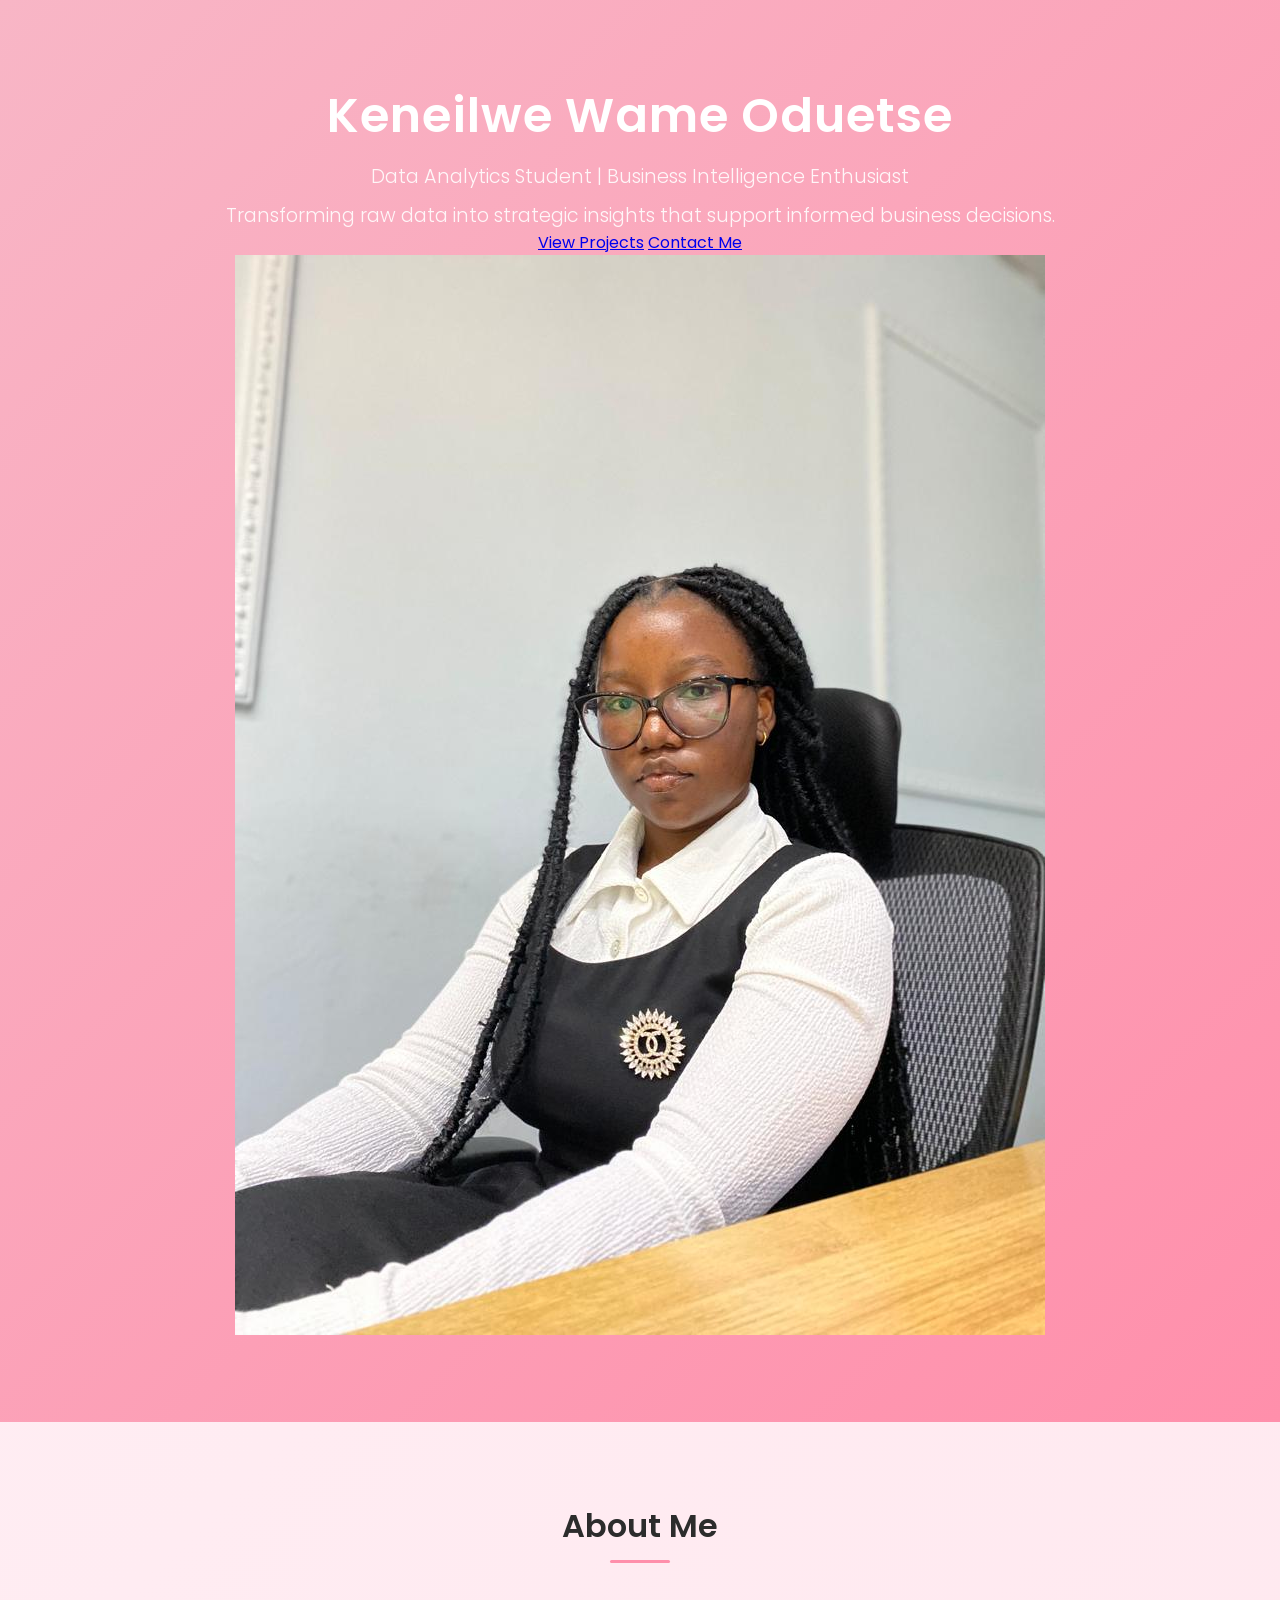
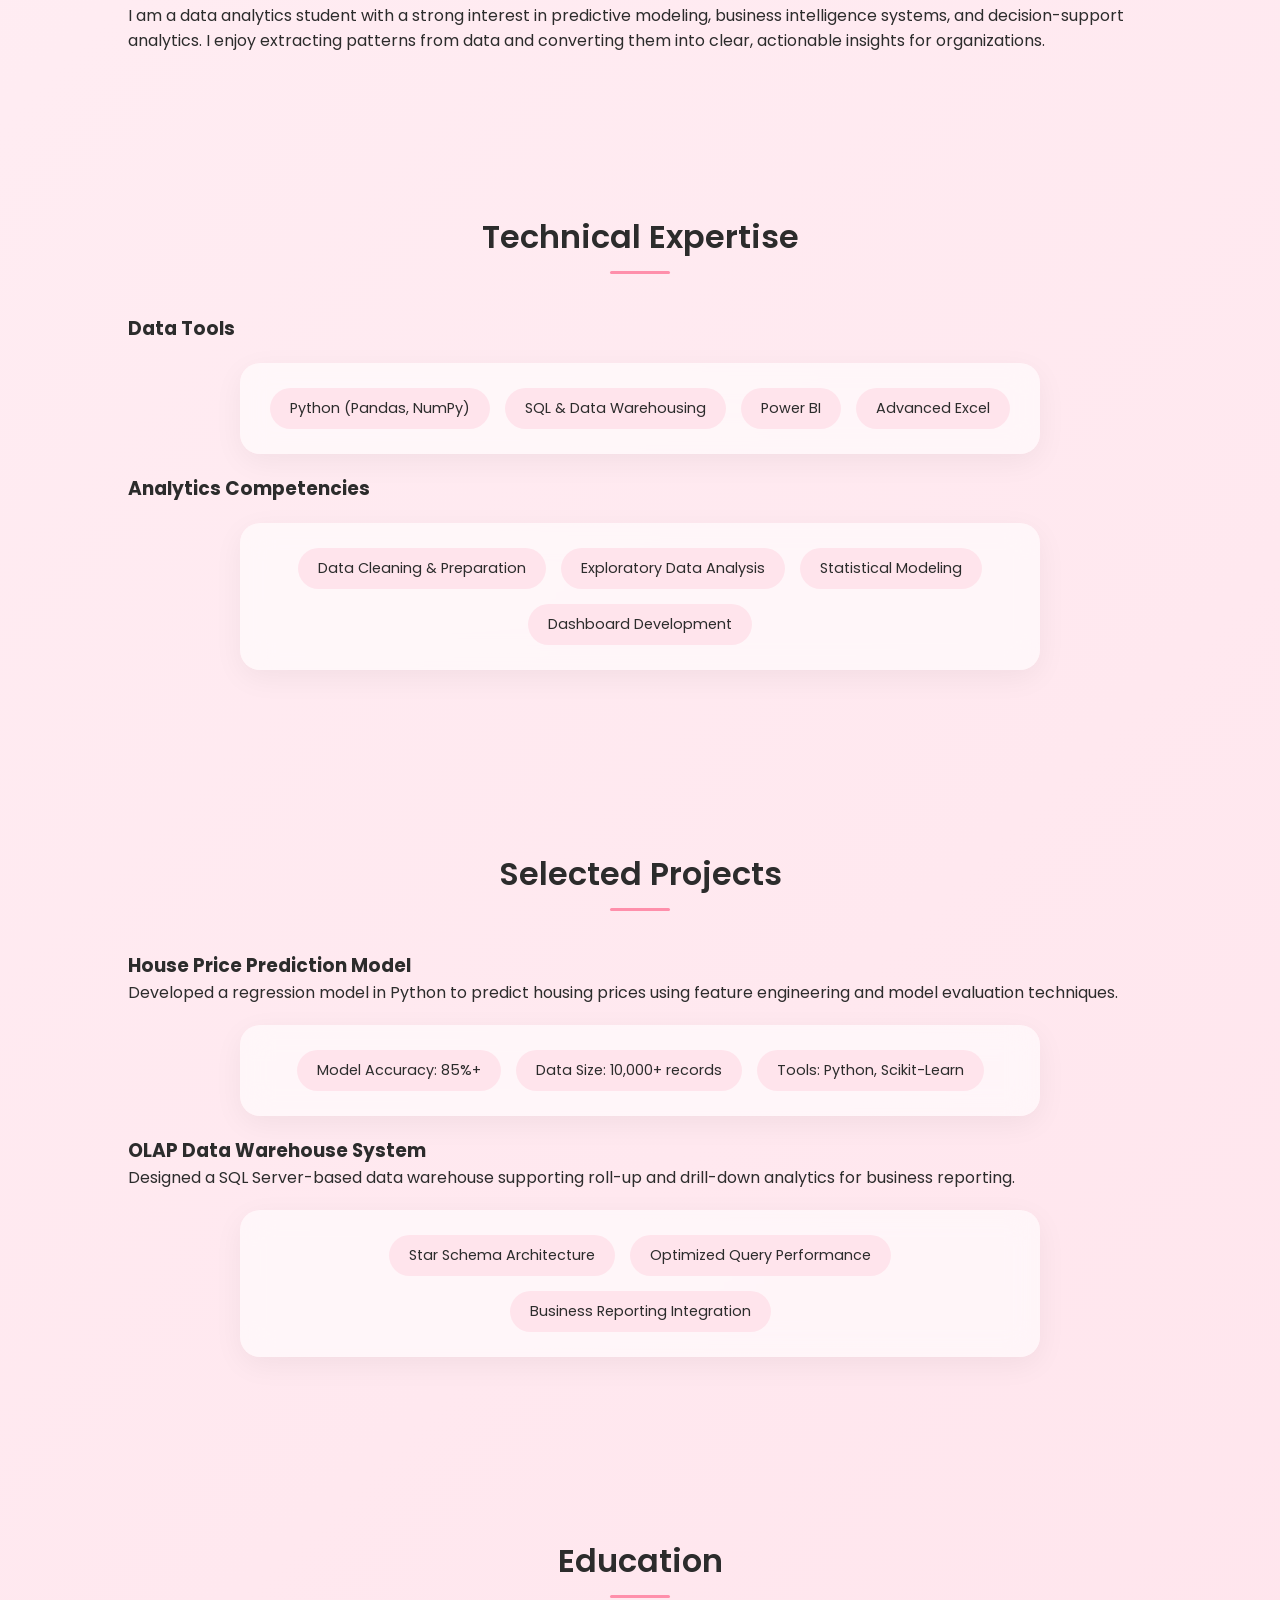
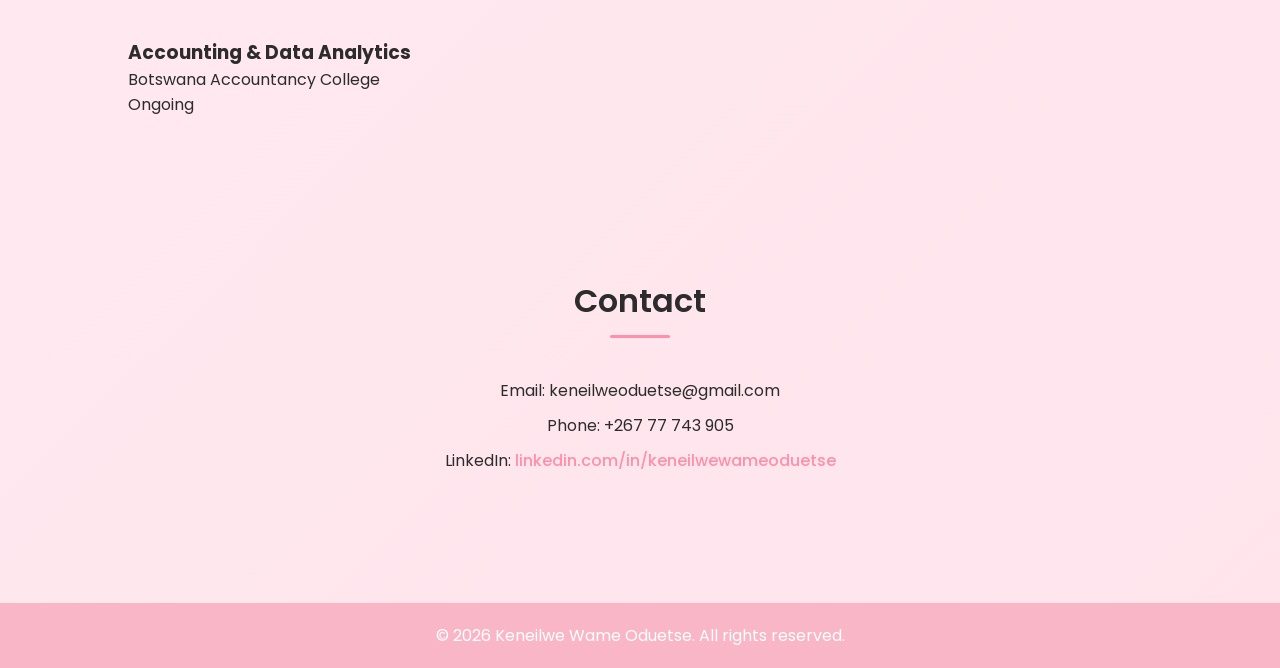
==== index.html @ a352fd78 "Update index.html" ====
<!DOCTYPE html>
<html lang="en">
<head>
    <meta charset="UTF-8">
    <title>Keneilwe | Data Analytics Portfolio</title>
    <meta name="viewport" content="width=device-width, initial-scale=1.0">

    <!-- Google Font -->
    <link href="https://fonts.googleapis.com/css2?family=Poppins:wght@300;400;600;700&display=swap" rel="stylesheet">

    <link rel="stylesheet" href="style.css">
</head>

<body>

<!-- ================= HERO ================= -->

<header class="hero">
    <div class="hero-content">
        <h1>Keneilwe Wame Oduetse</h1>
        <p class="hero-subtitle">
            Data Analytics Student | Business Intelligence Enthusiast
        </p>
        <p class="hero-description">
            Transforming raw data into strategic insights that support informed business decisions.
        </p>

        <div class="hero-buttons">
            <a href="#projects" class="btn-primary">View Projects</a>
            <a href="#contact" class="btn-secondary">Contact Me</a>
        </div>
    </div>

    <div class="hero-image">
        <img src="image.jpeg" alt="Keneilwe Profile Photo">
    </div>
</header>

<!-- ================= ABOUT ================= -->

<section id="about" class="section">
    <h2>About Me</h2>
    <p class="section-text">
        I am a data analytics student with a strong interest in predictive modeling,
        business intelligence systems, and decision-support analytics.
        I enjoy extracting patterns from data and converting them into
        clear, actionable insights for organizations.
    </p>
</section>

<!-- ================= SKILLS ================= -->

<section id="skills" class="section alt-bg">
    <h2>Technical Expertise</h2>

    <div class="skills-grid">

        <div class="skill-card">
            <h3>Data Tools</h3>
            <ul>
                <li>Python (Pandas, NumPy)</li>
                <li>SQL & Data Warehousing</li>
                <li>Power BI</li>
                <li>Advanced Excel</li>
            </ul>
        </div>

        <div class="skill-card">
            <h3>Analytics Competencies</h3>
            <ul>
                <li>Data Cleaning & Preparation</li>
                <li>Exploratory Data Analysis</li>
                <li>Statistical Modeling</li>
                <li>Dashboard Development</li>
            </ul>
        </div>

    </div>
</section>

<!-- ================= PROJECTS ================= -->

<section id="projects" class="section">
    <h2>Selected Projects</h2>

    <div class="projects-grid">

        <div class="project-card">
            <h3>House Price Prediction Model</h3>
            <p>
                Developed a regression model in Python to predict housing prices
                using feature engineering and model evaluation techniques.
            </p>
            <ul class="project-metrics">
                <li>Model Accuracy: 85%+</li>
                <li>Data Size: 10,000+ records</li>
                <li>Tools: Python, Scikit-Learn</li>
            </ul>
        </div>

        <div class="project-card">
            <h3>OLAP Data Warehouse System</h3>
            <p>
                Designed a SQL Server-based data warehouse supporting
                roll-up and drill-down analytics for business reporting.
            </p>
            <ul class="project-metrics">
                <li>Star Schema Architecture</li>
                <li>Optimized Query Performance</li>
                <li>Business Reporting Integration</li>
            </ul>
        </div>

    </div>
</section>

<!-- ================= EDUCATION ================= -->

<section id="education" class="section alt-bg">
    <h2>Education</h2>
    <div class="education-card">
        <h3>Accounting & Data Analytics</h3>
        <p>Botswana Accountancy College</p>
        <span>Ongoing</span>
    </div>
</section>

<!-- ================= CONTACT ================= -->

<section id="contact" class="section">
    <h2>Contact</h2>

    <div class="contact-info">
        <p>Email: keneilweoduetse@gmail.com</p>
        <p>Phone: +267 77 743 905</p>
        <p>
            LinkedIn:
            <a href="https://linkedin.com/in/keneilwewameoduetse" target="_blank">
                linkedin.com/in/keneilwewameoduetse
            </a>
        </p>
    </div>
</section>

<footer>
    <p>© 2026 Keneilwe Wame Oduetse. All rights reserved.</p>
</footer>

</body>
</html>
---- style.css ----
/* ==============================
   GLOBAL DESIGN SYSTEM
============================== */

:root {
    --primary: #f8b6c6;
    --primary-soft: #ffe4ec;
    --accent: #ff8fab;
    --dark: #2c2c2c;
    --glass: rgba(255, 255, 255, 0.6);
}

* {
    margin: 0;
    padding: 0;
    box-sizing: border-box;
}

body {
    font-family: 'Poppins', sans-serif;
    background: linear-gradient(135deg, #fff0f5, #ffe4ec);
    color: var(--dark);
    scroll-behavior: smooth;
}

/* ==============================
   HEADER (Hero Section)
============================== */

header {
    padding: 80px 20px;
    text-align: center;
    background: linear-gradient(135deg, var(--primary), var(--accent));
    color: white;
    position: relative;
    overflow: hidden;
}

header h1 {
    font-size: 3rem;
    font-weight: 600;
    letter-spacing: 1px;
}

header p {
    margin-top: 10px;
    font-weight: 300;
    font-size: 1.2rem;
    opacity: 0.9;
}

/* Navigation */

nav {
    margin-top: 20px;
}

nav a {
    color: white;
    text-decoration: none;
    margin: 0 15px;
    font-weight: 400;
    position: relative;
    transition: 0.3s ease;
}

nav a::after {
    content: "";
    position: absolute;
    width: 0%;
    height: 2px;
    bottom: -5px;
    left: 0;
    background-color: white;
    transition: 0.3s ease;
}

nav a:hover::after {
    width: 100%;
}

/* ==============================
   SECTIONS
============================== */

section {
    padding: 80px 10%;
    animation: fadeUp 1s ease;
}

h2 {
    text-align: center;
    margin-bottom: 40px;
    font-size: 2rem;
    font-weight: 600;
    position: relative;
}

h2::after {
    content: "";
    display: block;
    width: 60px;
    height: 3px;
    background: var(--accent);
    margin: 10px auto 0;
    border-radius: 10px;
}

/* ==============================
   PROFILE IMAGE
============================== */

.about-image {
    display: flex;
    justify-content: center;
    margin-top: 30px;
}

.about-image img {
    width: 220px;
    height: 220px;
    border-radius: 50%;
    object-fit: cover;
    border: 6px solid white;
    box-shadow: 0 15px 40px rgba(255, 143, 171, 0.4);
    transition: transform 0.4s ease, box-shadow 0.4s ease;
}

.about-image img:hover {
    transform: scale(1.08) rotate(2deg);
    box-shadow: 0 20px 60px rgba(255, 143, 171, 0.6);
}

/* ==============================
   GLASS CARDS
============================== */

article, ul {
    background: var(--glass);
    backdrop-filter: blur(15px);
    border-radius: 20px;
    padding: 25px;
    margin: 20px auto;
    max-width: 800px;
    box-shadow: 0 8px 30px rgba(0, 0, 0, 0.05);
    transition: transform 0.3s ease, box-shadow 0.3s ease;
}

article:hover,
ul:hover {
    transform: translateY(-8px);
    box-shadow: 0 15px 40px rgba(255, 143, 171, 0.2);
}

/* Skill List Styling */

ul {
    list-style: none;
    display: flex;
    flex-wrap: wrap;
    gap: 15px;
    justify-content: center;
}

li {
    background: var(--primary-soft);
    padding: 10px 20px;
    border-radius: 25px;
    font-size: 0.9rem;
    transition: 0.3s ease;
}

li:hover {
    background: var(--accent);
    color: white;
}

/* ==============================
   CONTACT
============================== */

#contact p {
    text-align: center;
    margin: 10px 0;
}

#contact a {
    color: var(--accent);
    text-decoration: none;
    font-weight: 500;
}

#contact a:hover {
    text-decoration: underline;
}

/* ==============================
   FOOTER
============================== */

footer {
    text-align: center;
    padding: 20px;
    background: var(--primary);
    color: white;
    margin-top: 40px;
}

/* ==============================
   ANIMATION
============================== */

@keyframes fadeUp {
    from {
        opacity: 0;
        transform: translateY(30px);
    }
    to {
        opacity: 1;
        transform: translateY(0);
    }
}
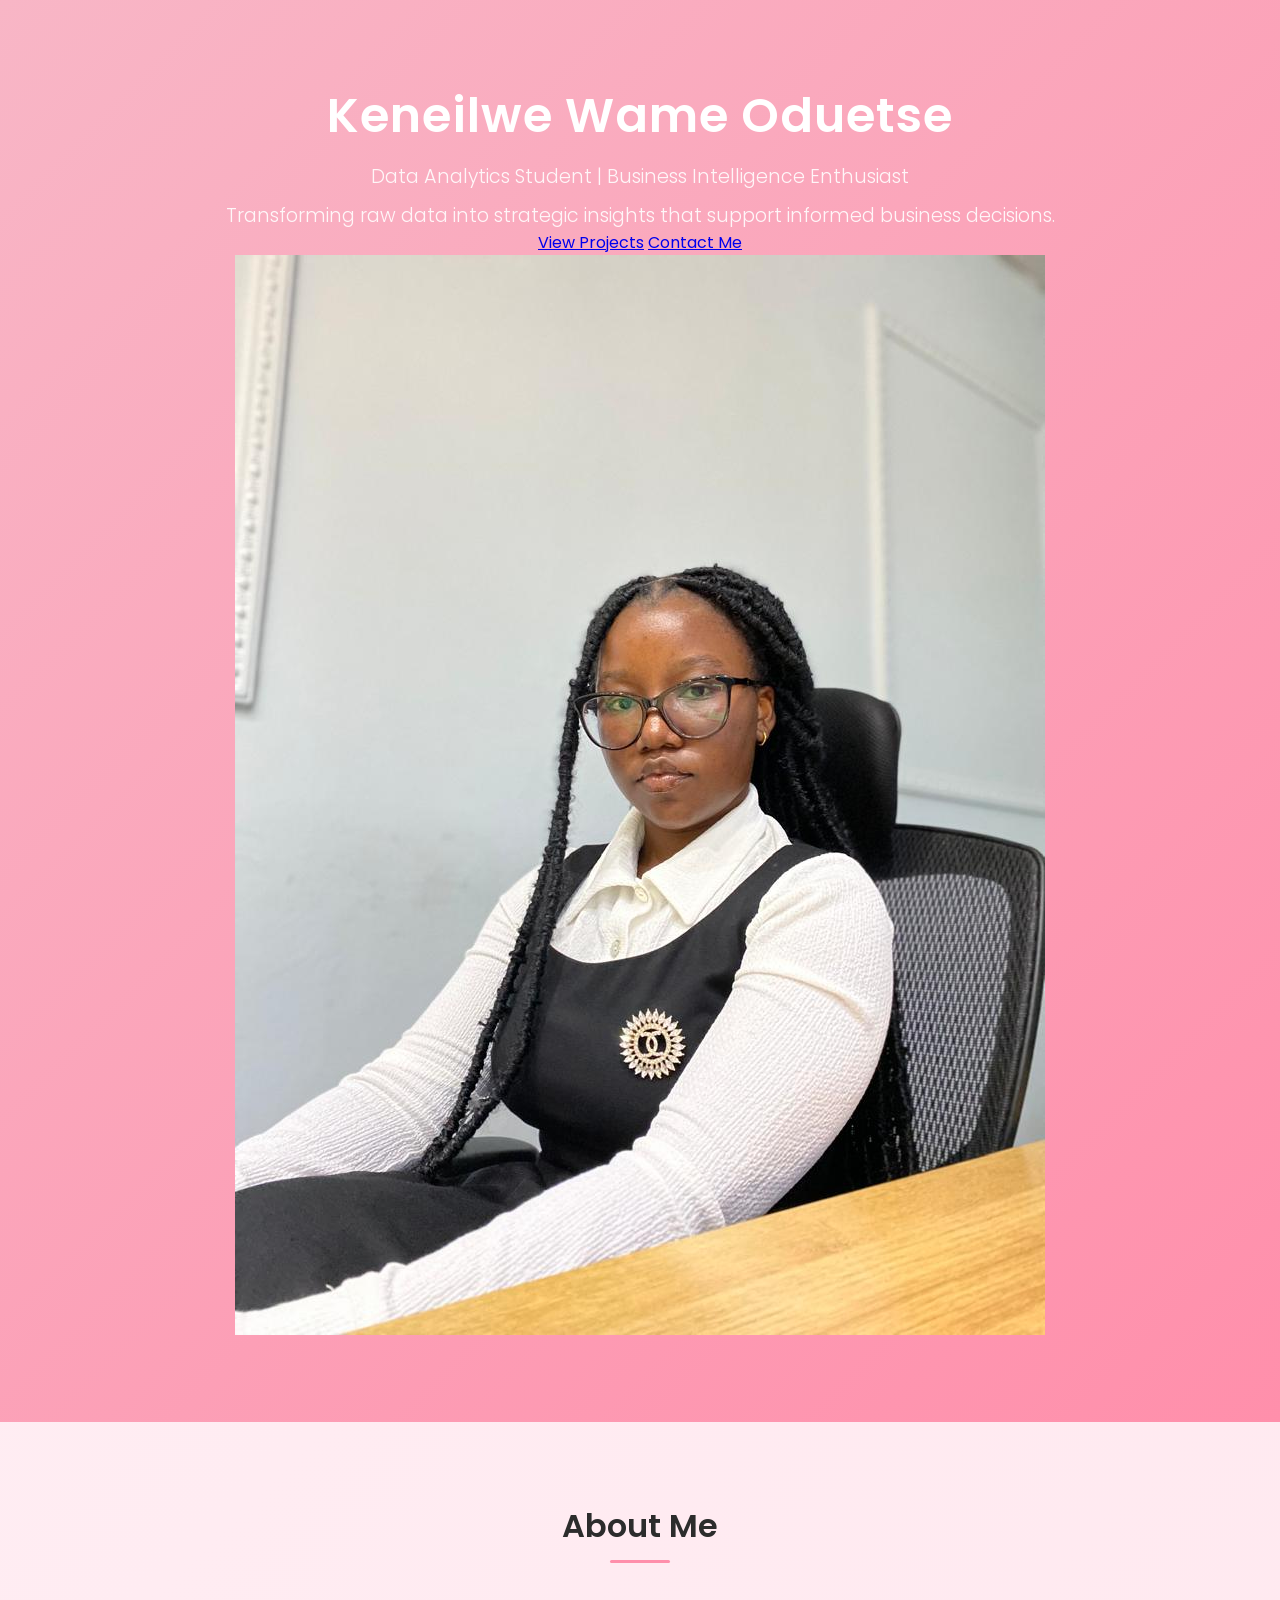
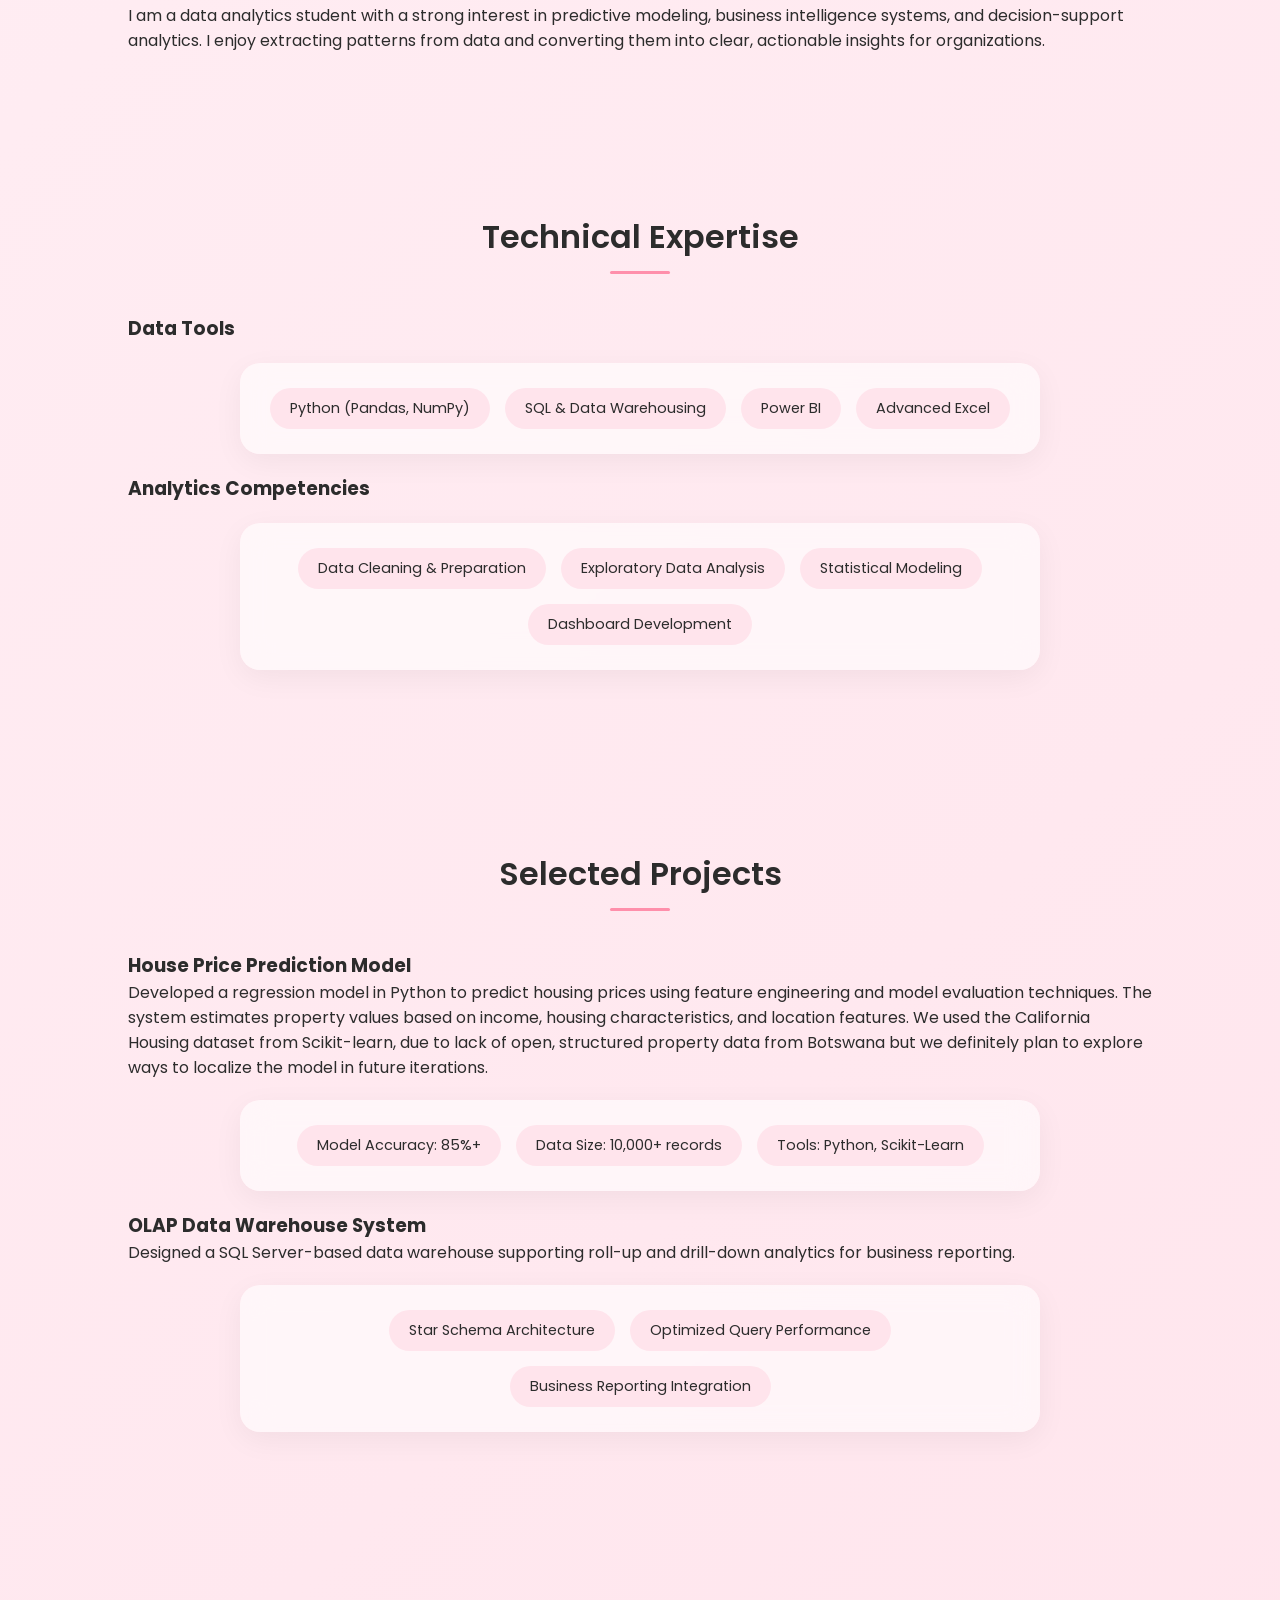
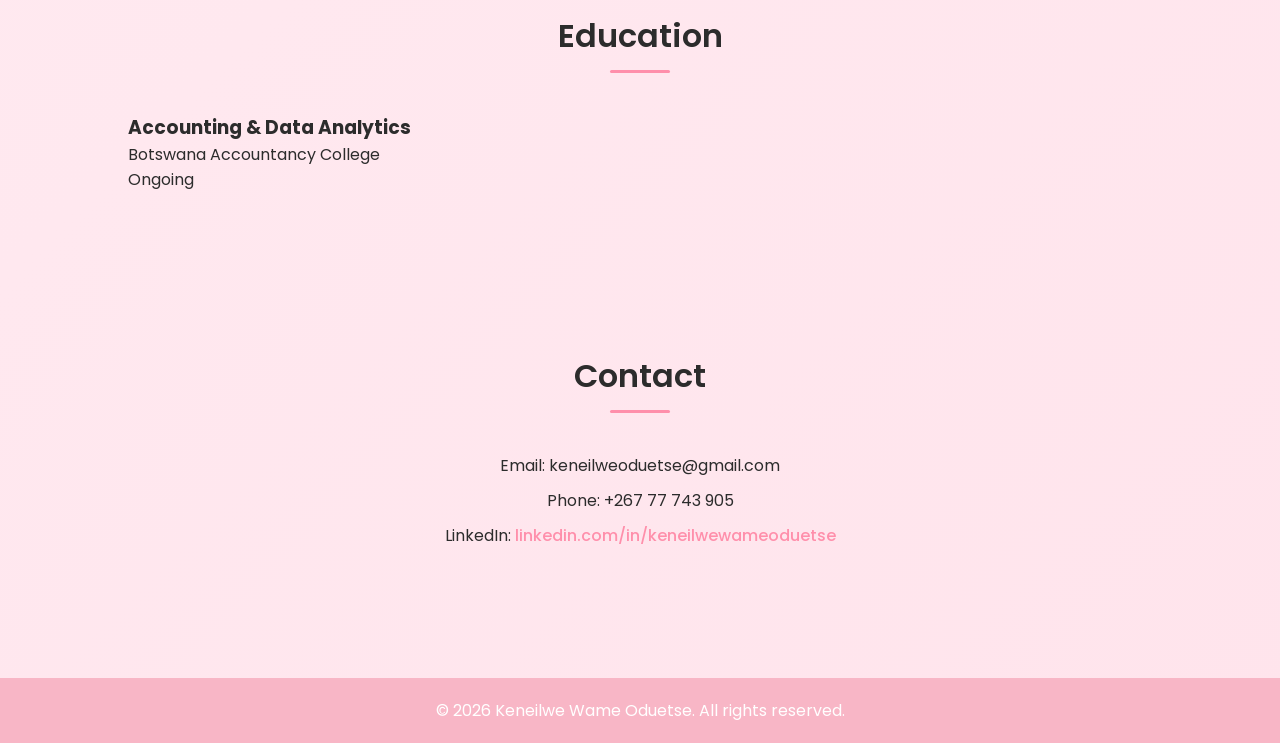
==== commit 35c37c24: "Update index.html" ====
--- a/index.html
+++ b/index.html
@@ -89,7 +89,7 @@
             <h3>House Price Prediction Model</h3>
             <p>
                 Developed a regression model in Python to predict housing prices
-                using feature engineering and model evaluation techniques.
+                using feature engineering and model evaluation techniques. The system estimates property values based on income, housing characteristics, and location features. We used the California Housing dataset from Scikit-learn, due to lack of open, structured property data from Botswana but we definitely plan to explore ways to localize the model in future iterations.
             </p>
             <ul class="project-metrics">
                 <li>Model Accuracy: 85%+</li>
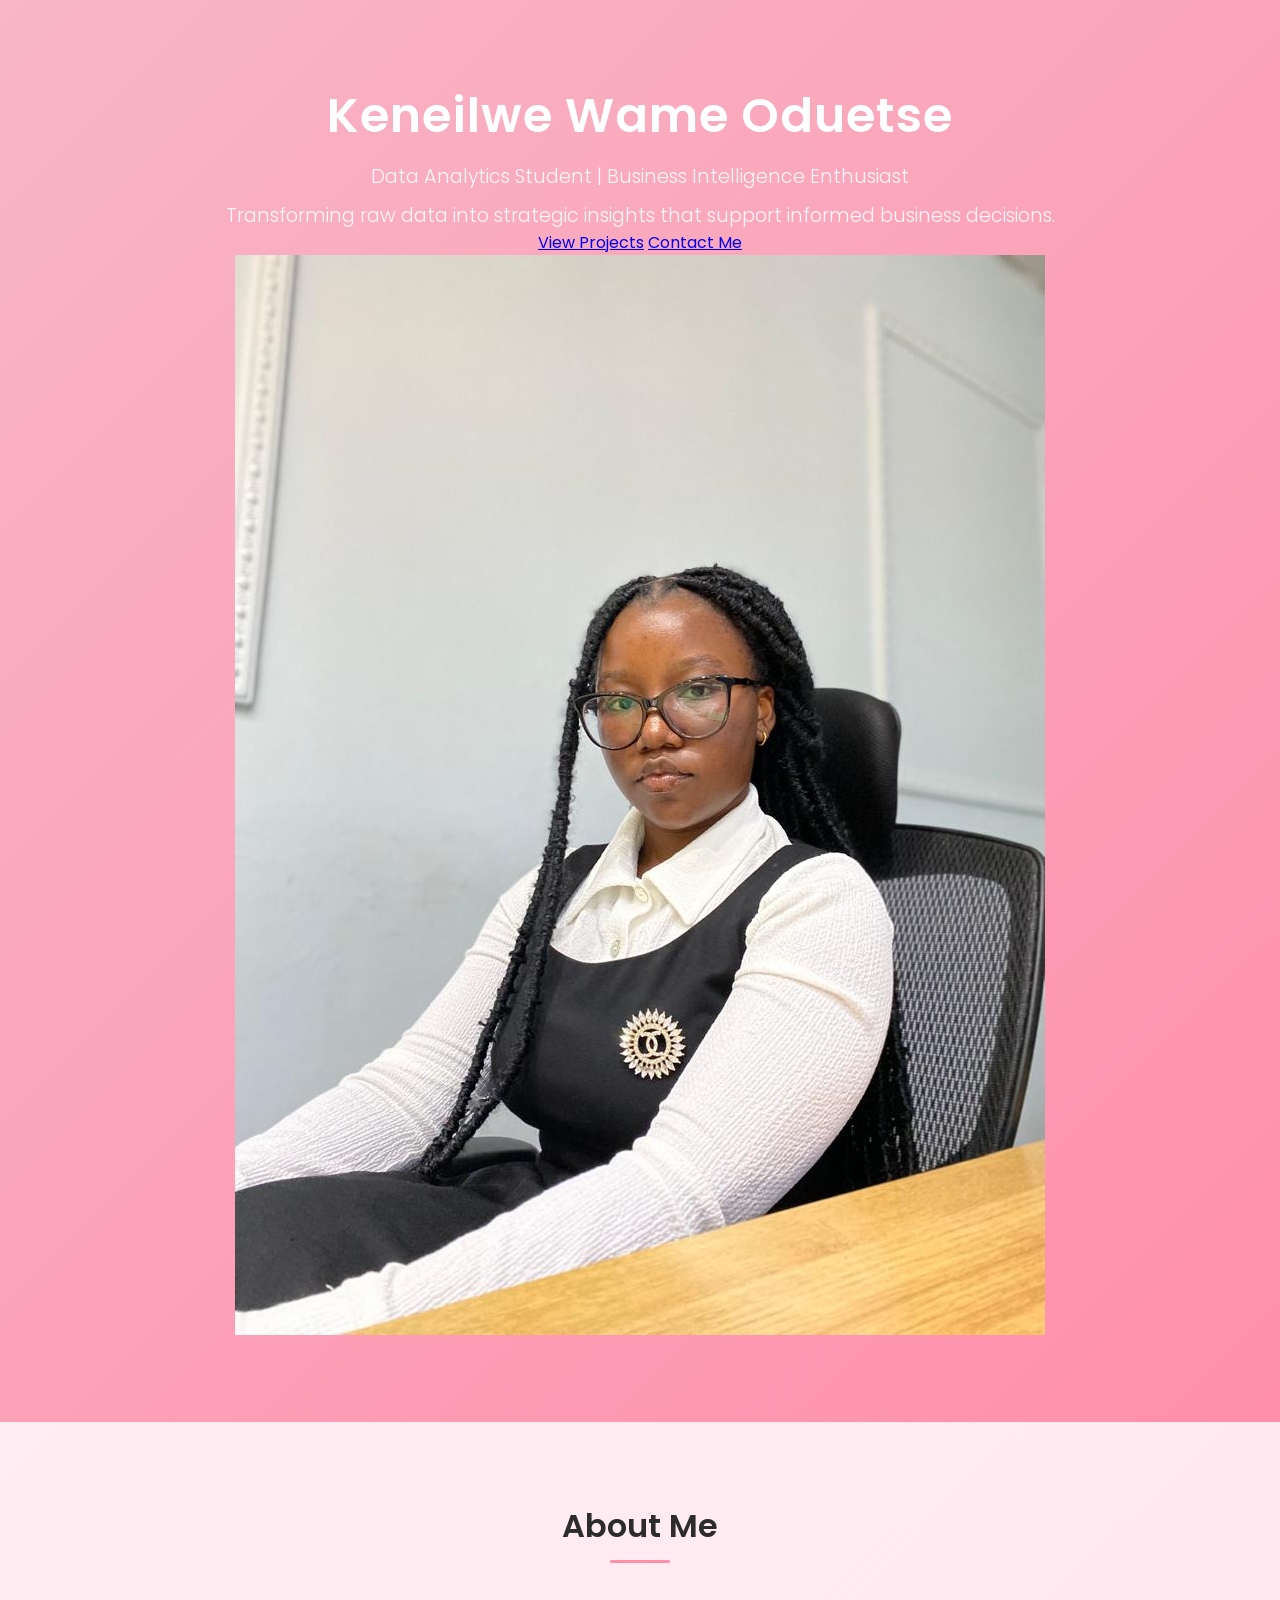
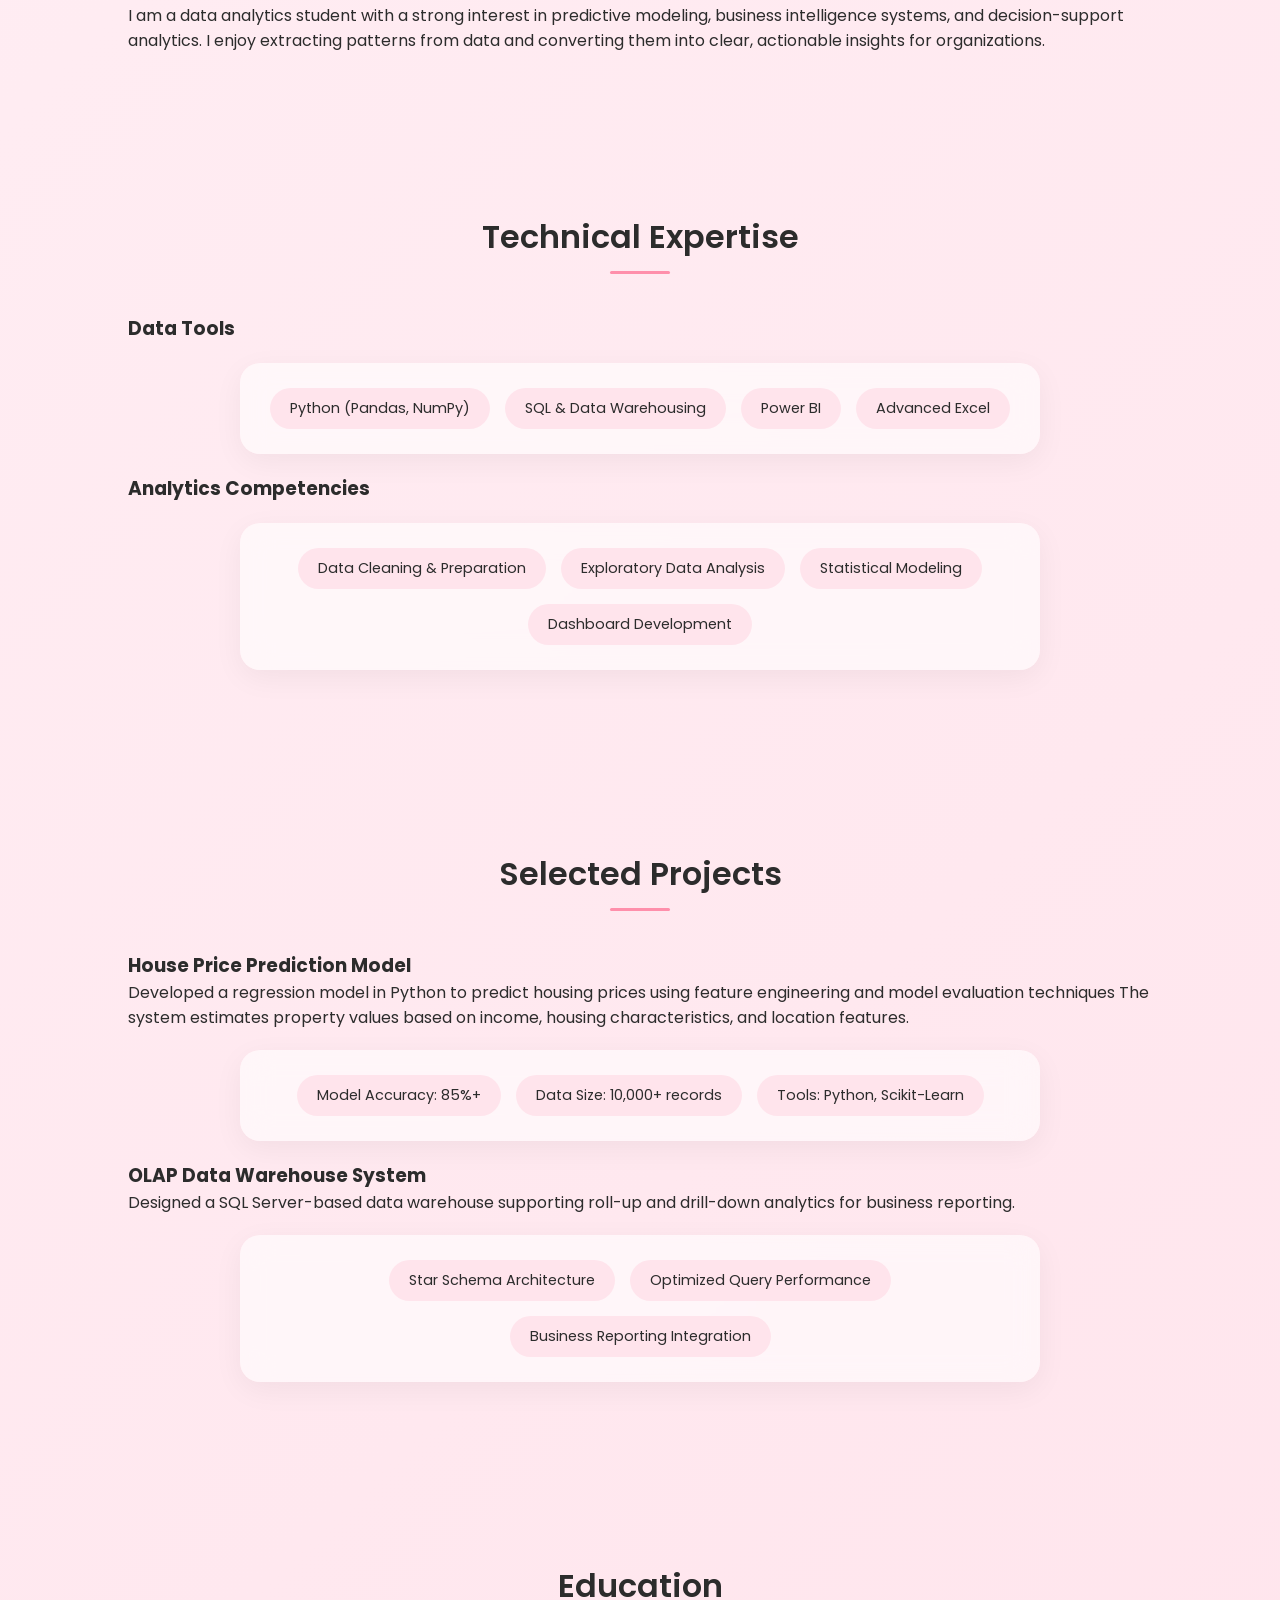
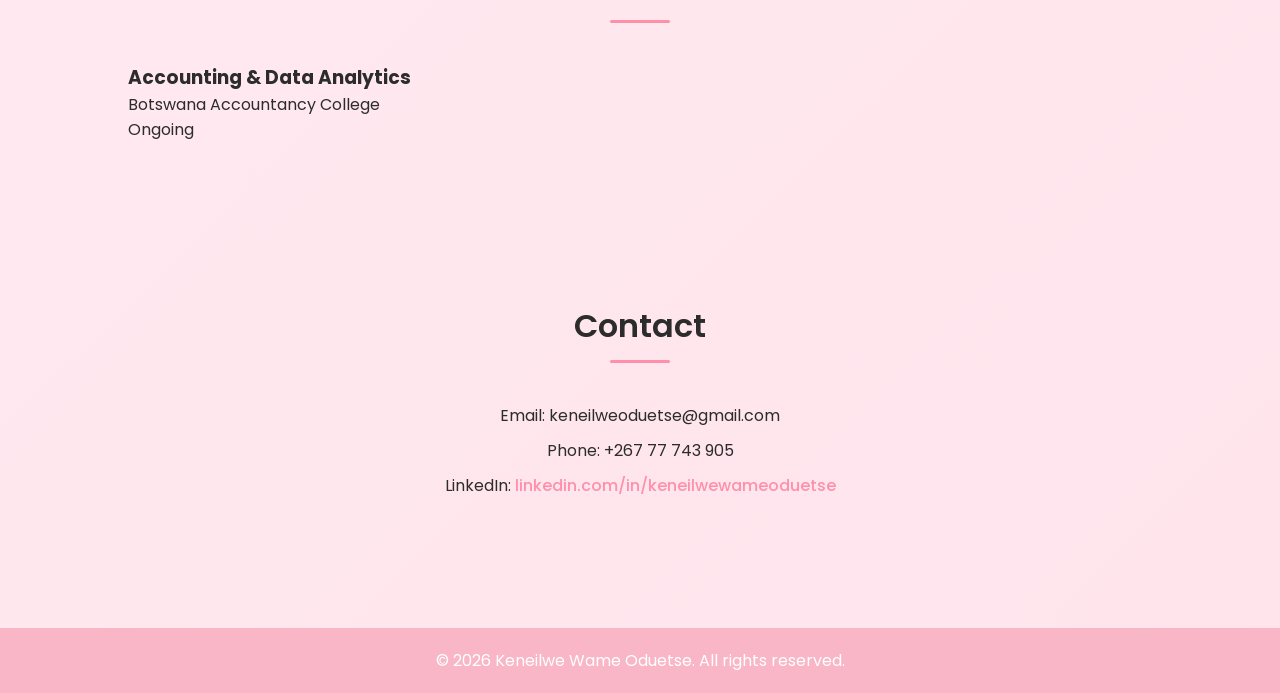
==== commit 91341e78: "Update index.html" ====
--- a/index.html
+++ b/index.html
@@ -89,7 +89,8 @@
             <h3>House Price Prediction Model</h3>
             <p>
                 Developed a regression model in Python to predict housing prices
-                using feature engineering and model evaluation techniques. The system estimates property values based on income, housing characteristics, and location features. We used the California Housing dataset from Scikit-learn, due to lack of open, structured property data from Botswana but we definitely plan to explore ways to localize the model in future iterations.
+                using feature engineering and model evaluation techniques
+                The system estimates property values based on income, housing characteristics, and location features.
             </p>
             <ul class="project-metrics">
                 <li>Model Accuracy: 85%+</li>
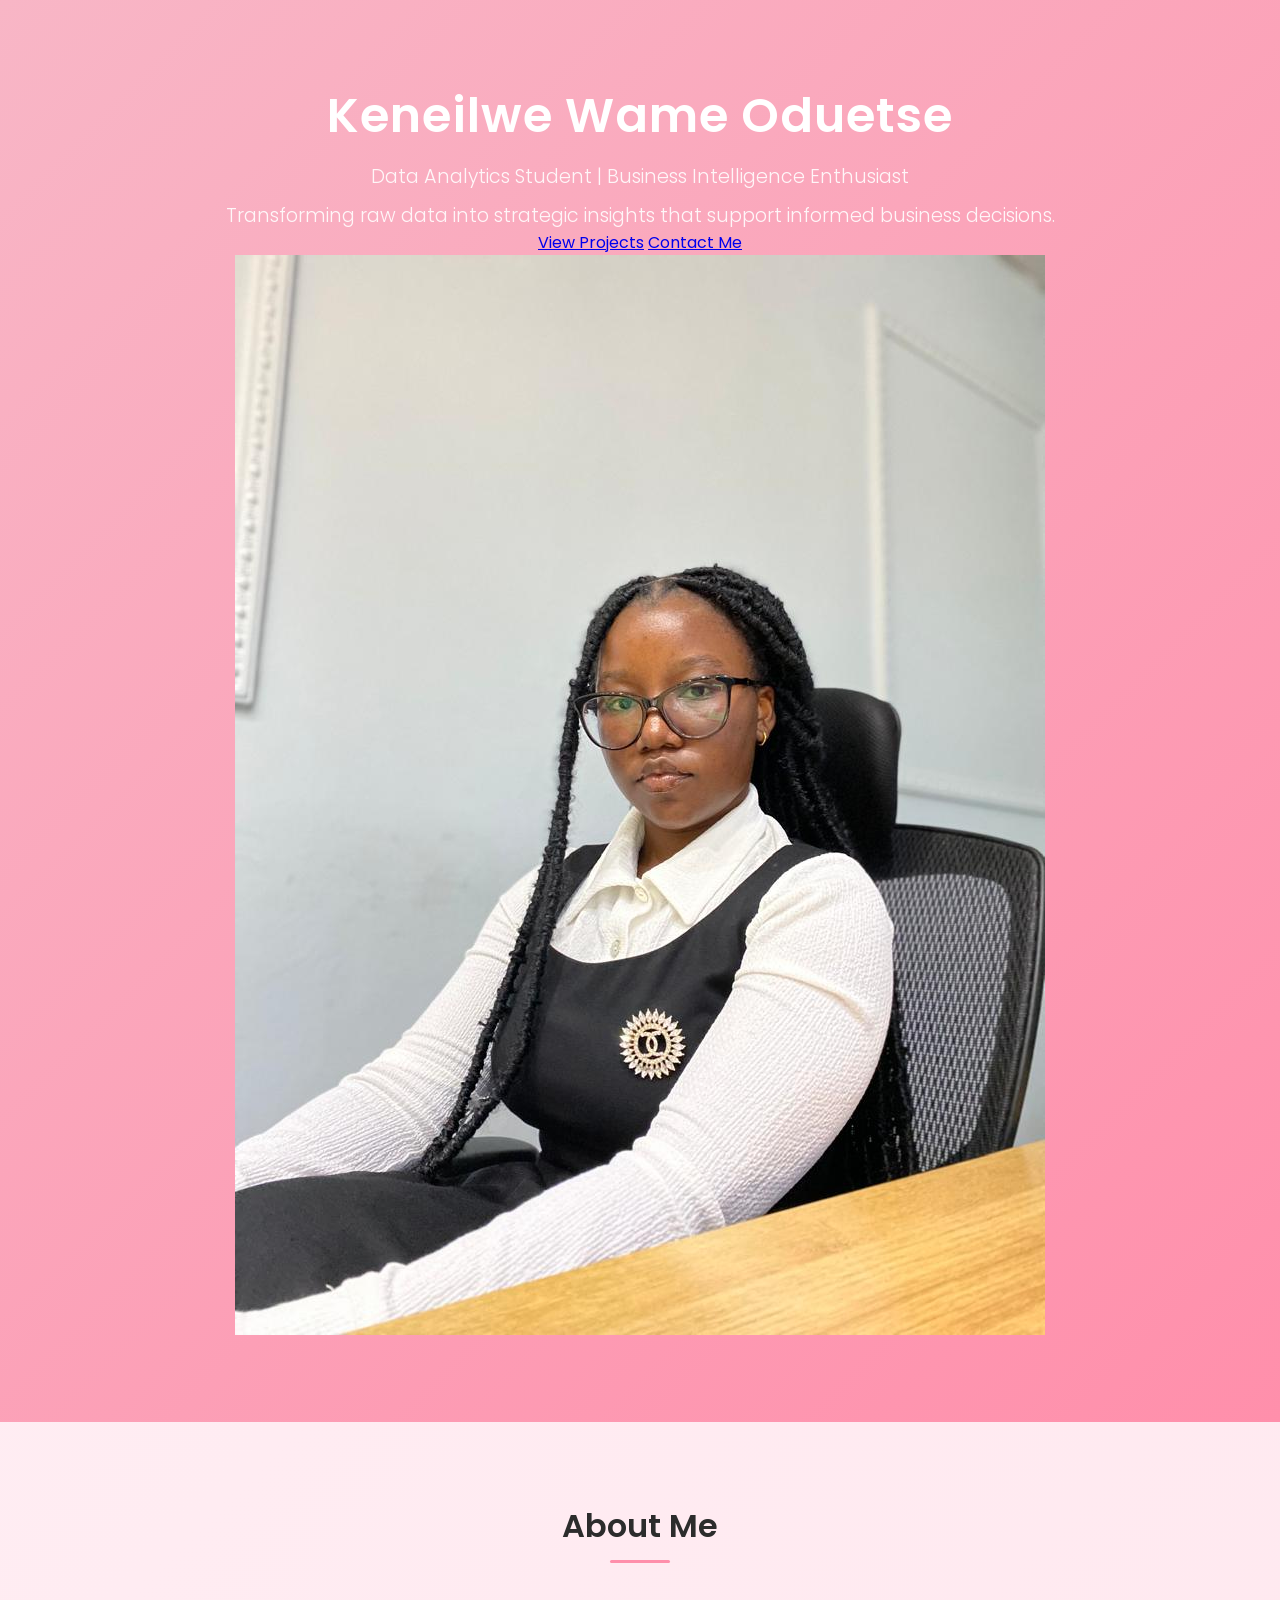
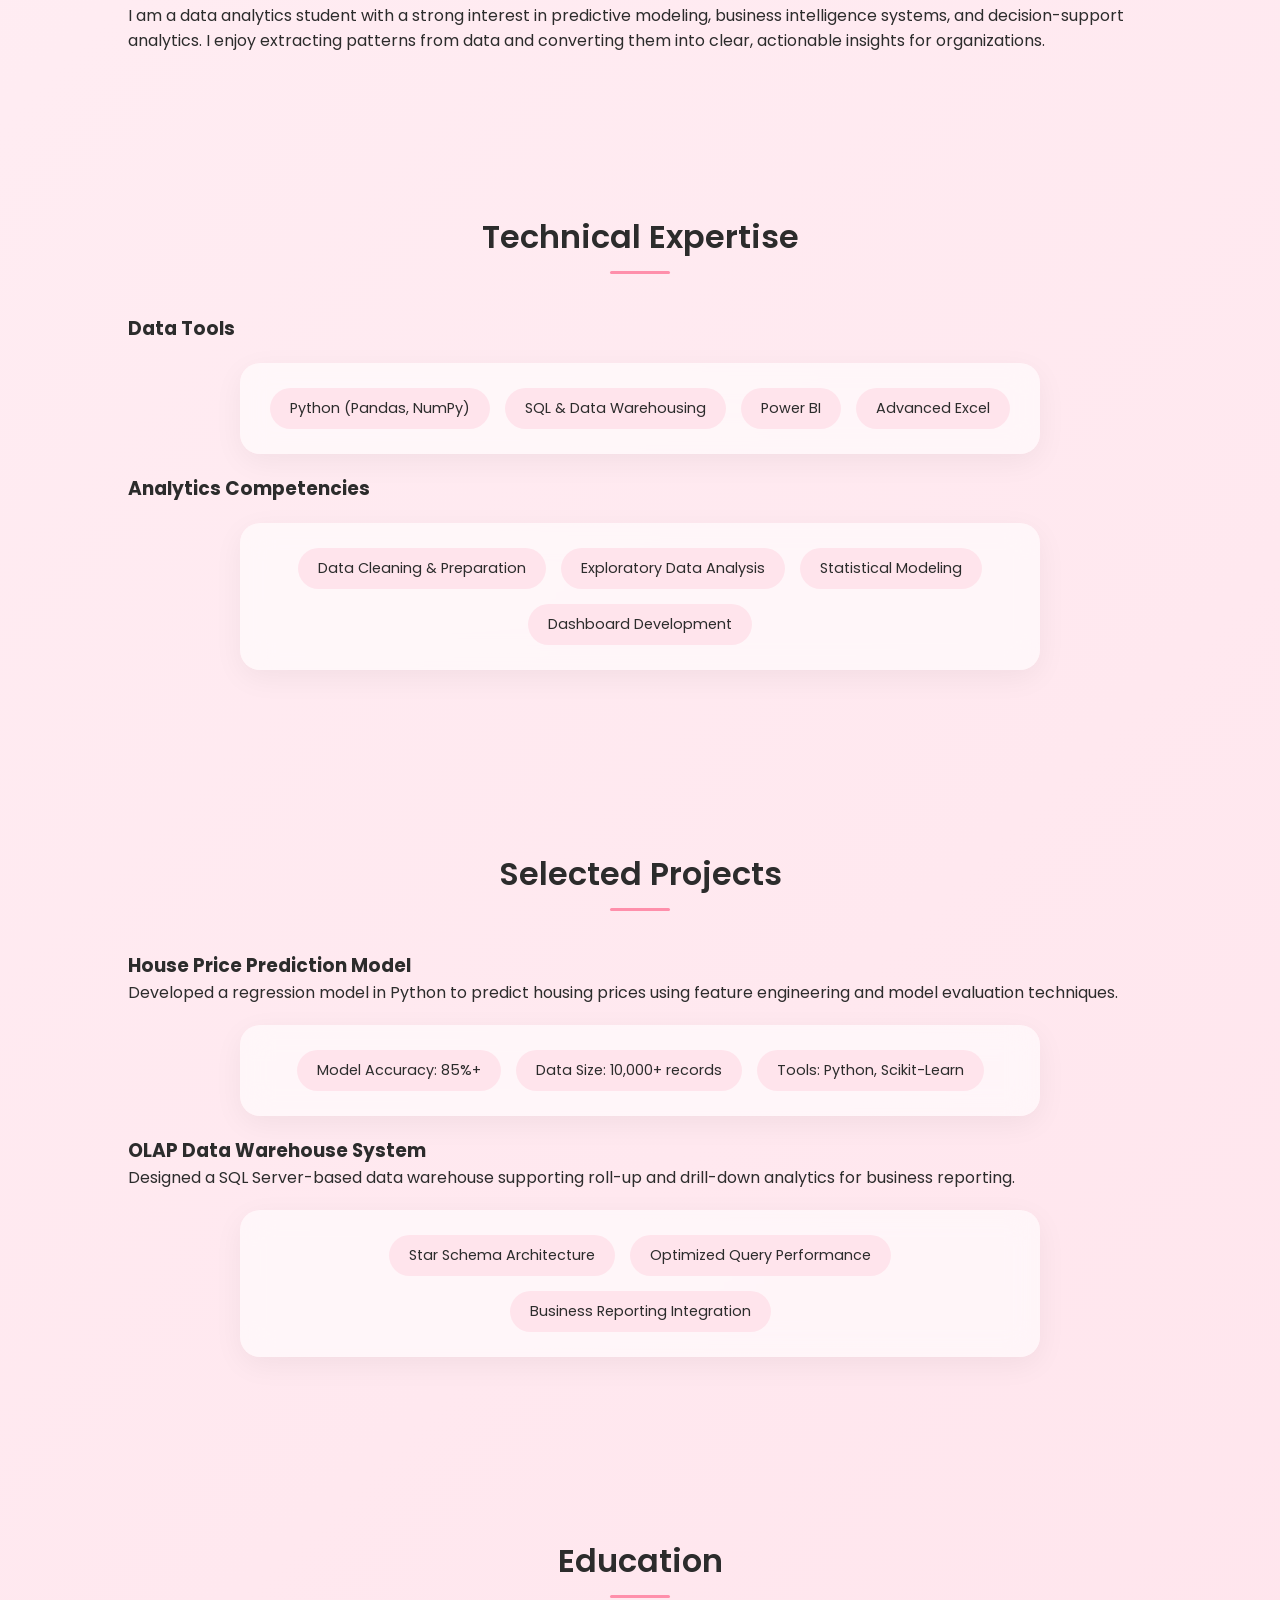
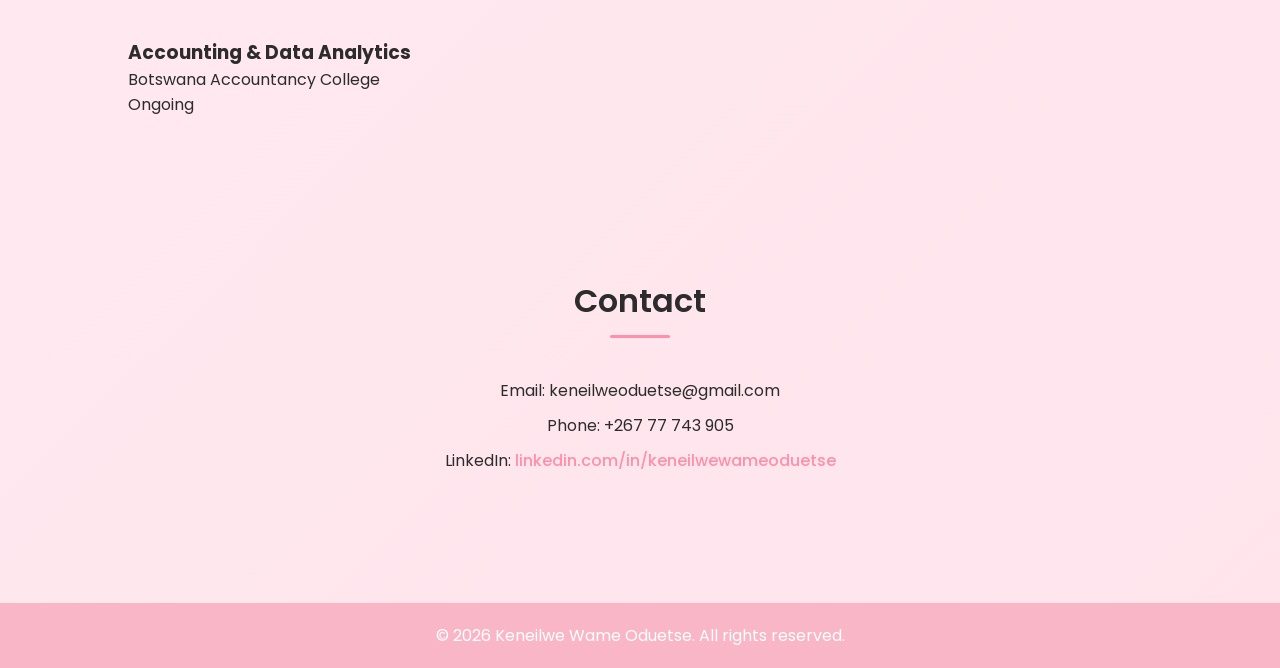
==== commit adce4fe9: "Update index.html" ====
--- a/index.html
+++ b/index.html
@@ -89,8 +89,7 @@
             <h3>House Price Prediction Model</h3>
             <p>
                 Developed a regression model in Python to predict housing prices
-                using feature engineering and model evaluation techniques
-                The system estimates property values based on income, housing characteristics, and location features.
+                using feature engineering and model evaluation techniques.
             </p>
             <ul class="project-metrics">
                 <li>Model Accuracy: 85%+</li>
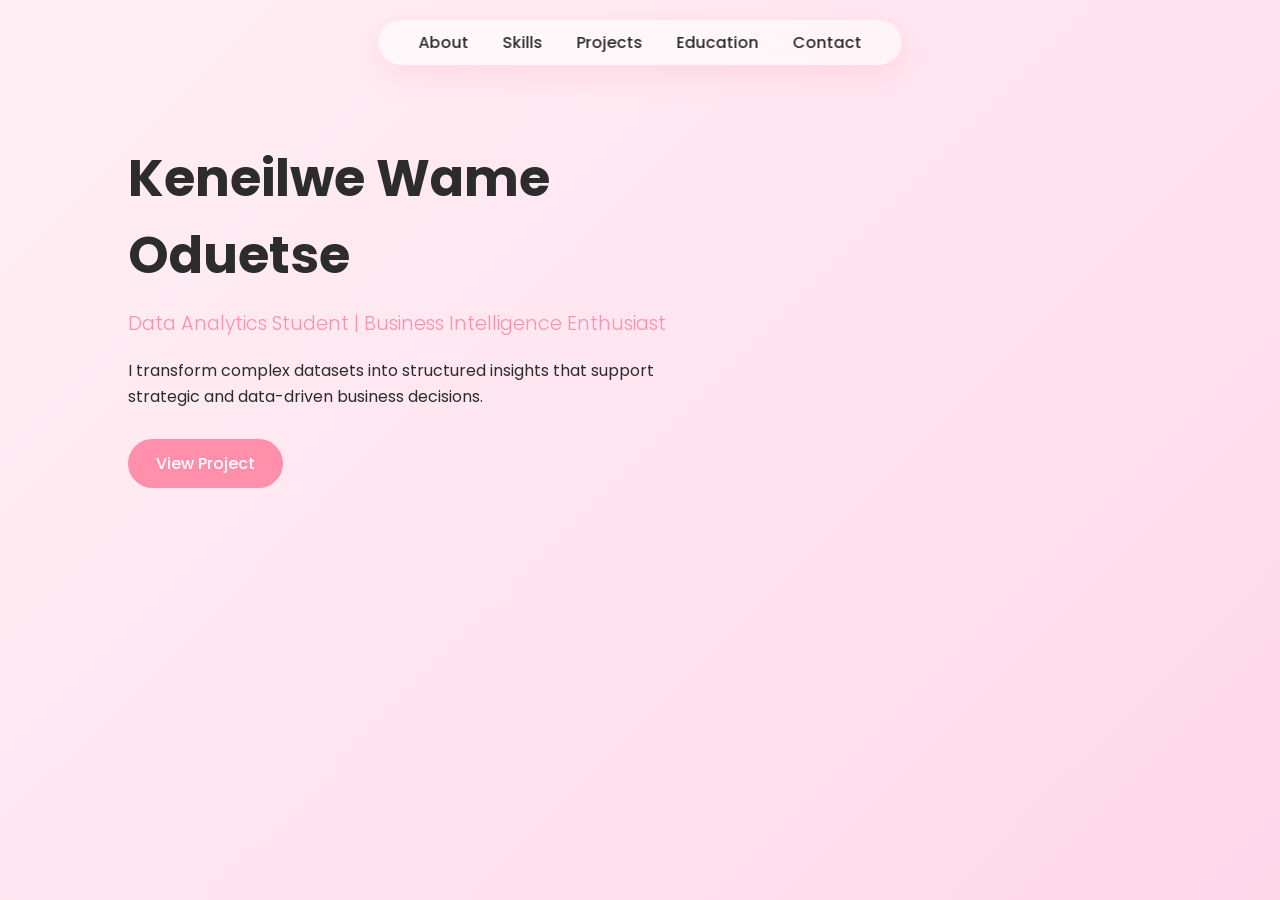
==== commit 5a5e3ed5: "Update index.html" ====
--- a/index.html
+++ b/index.html
@@ -13,138 +13,29 @@
 
 <body>
 
+<!-- ================= FLOATING NAV ================= -->
+
+<nav>
+    <a href="#about">About</a>
+    <a href="#skills">Skills</a>
+    <a href="#projects">Projects</a>
+    <a href="#education">Education</a>
+    <a href="#contact">Contact</a>
+</nav>
+
 <!-- ================= HERO ================= -->
 
 <header class="hero">
+
     <div class="hero-content">
         <h1>Keneilwe Wame Oduetse</h1>
         <p class="hero-subtitle">
             Data Analytics Student | Business Intelligence Enthusiast
         </p>
+
         <p class="hero-description">
-            Transforming raw data into strategic insights that support informed business decisions.
+            I transform complex datasets into structured insights that
+            support strategic and data-driven business decisions.
         </p>
 
-        <div class="hero-buttons">
-            <a href="#projects" class="btn-primary">View Projects</a>
-            <a href="#contact" class="btn-secondary">Contact Me</a>
-        </div>
-    </div>
-
-    <div class="hero-image">
-        <img src="image.jpeg" alt="Keneilwe Profile Photo">
-    </div>
-</header>
-
-<!-- ================= ABOUT ================= -->
-
-<section id="about" class="section">
-    <h2>About Me</h2>
-    <p class="section-text">
-        I am a data analytics student with a strong interest in predictive modeling,
-        business intelligence systems, and decision-support analytics.
-        I enjoy extracting patterns from data and converting them into
-        clear, actionable insights for organizations.
-    </p>
-</section>
-
-<!-- ================= SKILLS ================= -->
-
-<section id="skills" class="section alt-bg">
-    <h2>Technical Expertise</h2>
-
-    <div class="skills-grid">
-
-        <div class="skill-card">
-            <h3>Data Tools</h3>
-            <ul>
-                <li>Python (Pandas, NumPy)</li>
-                <li>SQL & Data Warehousing</li>
-                <li>Power BI</li>
-                <li>Advanced Excel</li>
-            </ul>
-        </div>
-
-        <div class="skill-card">
-            <h3>Analytics Competencies</h3>
-            <ul>
-                <li>Data Cleaning & Preparation</li>
-                <li>Exploratory Data Analysis</li>
-                <li>Statistical Modeling</li>
-                <li>Dashboard Development</li>
-            </ul>
-        </div>
-
-    </div>
-</section>
-
-<!-- ================= PROJECTS ================= -->
-
-<section id="projects" class="section">
-    <h2>Selected Projects</h2>
-
-    <div class="projects-grid">
-
-        <div class="project-card">
-            <h3>House Price Prediction Model</h3>
-            <p>
-                Developed a regression model in Python to predict housing prices
-                using feature engineering and model evaluation techniques.
-            </p>
-            <ul class="project-metrics">
-                <li>Model Accuracy: 85%+</li>
-                <li>Data Size: 10,000+ records</li>
-                <li>Tools: Python, Scikit-Learn</li>
-            </ul>
-        </div>
-
-        <div class="project-card">
-            <h3>OLAP Data Warehouse System</h3>
-            <p>
-                Designed a SQL Server-based data warehouse supporting
-                roll-up and drill-down analytics for business reporting.
-            </p>
-            <ul class="project-metrics">
-                <li>Star Schema Architecture</li>
-                <li>Optimized Query Performance</li>
-                <li>Business Reporting Integration</li>
-            </ul>
-        </div>
-
-    </div>
-</section>
-
-<!-- ================= EDUCATION ================= -->
-
-<section id="education" class="section alt-bg">
-    <h2>Education</h2>
-    <div class="education-card">
-        <h3>Accounting & Data Analytics</h3>
-        <p>Botswana Accountancy College</p>
-        <span>Ongoing</span>
-    </div>
-</section>
-
-<!-- ================= CONTACT ================= -->
-
-<section id="contact" class="section">
-    <h2>Contact</h2>
-
-    <div class="contact-info">
-        <p>Email: keneilweoduetse@gmail.com</p>
-        <p>Phone: +267 77 743 905</p>
-        <p>
-            LinkedIn:
-            <a href="https://linkedin.com/in/keneilwewameoduetse" target="_blank">
-                linkedin.com/in/keneilwewameoduetse
-            </a>
-        </p>
-    </div>
-</section>
-
-<footer>
-    <p>© 2026 Keneilwe Wame Oduetse. All rights reserved.</p>
-</footer>
-
-</body>
-</html>
+        <a href="#projects" class="btn-primary">View Project
--- a/style.css
+++ b/style.css
@@ -1,14 +1,18 @@
-/* ==============================
-   GLOBAL DESIGN SYSTEM
-============================== */
+/* =========================
+   ROOT DESIGN SYSTEM
+========================= */
 
 :root {
-    --primary: #f8b6c6;
-    --primary-soft: #ffe4ec;
-    --accent: #ff8fab;
+    --pink-1: #f8b6c6;
+    --pink-2: #ff8fab;
+    --pink-soft: #ffe4ec;
+    --white: #ffffff;
     --dark: #2c2c2c;
-    --glass: rgba(255, 255, 255, 0.6);
-}
+}
+
+/* =========================
+   GLOBAL RESET
+========================= */
 
 * {
     margin: 0;
@@ -18,205 +22,210 @@
 
 body {
     font-family: 'Poppins', sans-serif;
-    background: linear-gradient(135deg, #fff0f5, #ffe4ec);
     color: var(--dark);
     scroll-behavior: smooth;
-}
-
-/* ==============================
-   HEADER (Hero Section)
-============================== */
-
-header {
-    padding: 80px 20px;
-    text-align: center;
-    background: linear-gradient(135deg, var(--primary), var(--accent));
-    color: white;
-    position: relative;
-    overflow: hidden;
-}
-
-header h1 {
-    font-size: 3rem;
-    font-weight: 600;
-    letter-spacing: 1px;
-}
-
-header p {
-    margin-top: 10px;
+    background: linear-gradient(-45deg, #fff0f5, #ffe4ec, #ffd6e8, #fff0f5);
+    background-size: 400% 400%;
+    animation: gradientFlow 12s ease infinite;
+}
+
+/* Animated background */
+@keyframes gradientFlow {
+    0% { background-position: 0% 50%; }
+    50% { background-position: 100% 50%; }
+    100% { background-position: 0% 50%; }
+}
+
+/* =========================
+   FLOATING NAVIGATION
+========================= */
+
+nav {
+    position: fixed;
+    top: 20px;
+    left: 50%;
+    transform: translateX(-50%);
+    background: rgba(255, 255, 255, 0.6);
+    backdrop-filter: blur(15px);
+    padding: 10px 25px;
+    border-radius: 50px;
+    box-shadow: 0 10px 30px rgba(255, 143, 171, 0.2);
+    z-index: 1000;
+}
+
+nav a {
+    text-decoration: none;
+    margin: 0 15px;
+    color: var(--dark);
+    font-weight: 500;
+    transition: 0.3s ease;
+}
+
+nav a:hover {
+    color: var(--pink-2);
+}
+
+/* =========================
+   HERO SECTION
+========================= */
+
+.hero {
+    display: flex;
+    align-items: center;
+    justify-content: space-between;
+    padding: 140px 10% 80px 10%;
+    flex-wrap: wrap;
+}
+
+.hero-content {
+    max-width: 550px;
+    animation: fadeUp 1s ease forwards;
+}
+
+.hero h1 {
+    font-size: 3.2rem;
+    font-weight: 700;
+}
+
+.hero-subtitle {
+    margin-top: 15px;
     font-weight: 300;
     font-size: 1.2rem;
-    opacity: 0.9;
-}
-
-/* Navigation */
-
-nav {
+    color: var(--pink-2);
+}
+
+.hero-description {
     margin-top: 20px;
-}
-
-nav a {
+    line-height: 1.6;
+}
+
+/* Buttons */
+
+.btn-primary,
+.btn-secondary {
+    display: inline-block;
+    margin-top: 30px;
+    margin-right: 15px;
+    padding: 12px 28px;
+    border-radius: 30px;
+    text-decoration: none;
+    font-weight: 500;
+    transition: 0.3s ease;
+}
+
+.btn-primary {
+    background: var(--pink-2);
     color: white;
-    text-decoration: none;
-    margin: 0 15px;
-    font-weight: 400;
-    position: relative;
-    transition: 0.3s ease;
-}
-
-nav a::after {
-    content: "";
-    position: absolute;
-    width: 0%;
-    height: 2px;
-    bottom: -5px;
-    left: 0;
-    background-color: white;
-    transition: 0.3s ease;
-}
-
-nav a:hover::after {
-    width: 100%;
-}
-
-/* ==============================
-   SECTIONS
-============================== */
-
-section {
-    padding: 80px 10%;
-    animation: fadeUp 1s ease;
-}
-
-h2 {
-    text-align: center;
-    margin-bottom: 40px;
-    font-size: 2rem;
-    font-weight: 600;
-    position: relative;
-}
-
-h2::after {
-    content: "";
-    display: block;
-    width: 60px;
-    height: 3px;
-    background: var(--accent);
-    margin: 10px auto 0;
-    border-radius: 10px;
-}
-
-/* ==============================
+}
+
+.btn-primary:hover {
+    transform: translateY(-4px);
+    box-shadow: 0 12px 30px rgba(255, 143, 171, 0.4);
+}
+
+.btn-secondary {
+    border: 2px solid var(--pink-2);
+    color: var(--pink-2);
+}
+
+.btn-secondary:hover {
+    background: var(--pink-2);
+    color: white;
+}
+
+/* =========================
    PROFILE IMAGE
-============================== */
-
-.about-image {
-    display: flex;
-    justify-content: center;
-    margin-top: 30px;
-}
-
-.about-image img {
-    width: 220px;
-    height: 220px;
+========================= */
+
+.hero-image img {
+    width: 240px;
+    height: 240px;
     border-radius: 50%;
     object-fit: cover;
     border: 6px solid white;
-    box-shadow: 0 15px 40px rgba(255, 143, 171, 0.4);
+    box-shadow: 0 20px 50px rgba(255, 143, 171, 0.35);
     transition: transform 0.4s ease, box-shadow 0.4s ease;
 }
 
-.about-image img:hover {
-    transform: scale(1.08) rotate(2deg);
-    box-shadow: 0 20px 60px rgba(255, 143, 171, 0.6);
-}
-
-/* ==============================
+/* Smooth hover animation */
+.hero-image img:hover {
+    transform: scale(1.1) rotate(3deg);
+    box-shadow: 0 25px 70px rgba(255, 143, 171, 0.6);
+}
+
+/* =========================
+   SECTIONS
+========================= */
+
+.section {
+    padding: 80px 10%;
+    text-align: center;
+}
+
+.section h2 {
+    font-size: 2.2rem;
+    margin-bottom: 50px;
+    position: relative;
+}
+
+.section h2::after {
+    content: "";
+    width: 70px;
+    height: 4px;
+    background: var(--pink-2);
+    display: block;
+    margin: 12px auto 0;
+    border-radius: 10px;
+}
+
+/* =========================
    GLASS CARDS
-============================== */
-
-article, ul {
-    background: var(--glass);
+========================= */
+
+.skill-card,
+.project-card,
+.education-card {
+    background: rgba(255, 255, 255, 0.65);
     backdrop-filter: blur(15px);
     border-radius: 20px;
-    padding: 25px;
+    padding: 30px;
     margin: 20px auto;
-    max-width: 800px;
-    box-shadow: 0 8px 30px rgba(0, 0, 0, 0.05);
-    transition: transform 0.3s ease, box-shadow 0.3s ease;
-}
-
-article:hover,
-ul:hover {
-    transform: translateY(-8px);
-    box-shadow: 0 15px 40px rgba(255, 143, 171, 0.2);
-}
-
-/* Skill List Styling */
-
-ul {
-    list-style: none;
-    display: flex;
-    flex-wrap: wrap;
-    gap: 15px;
-    justify-content: center;
-}
-
-li {
-    background: var(--primary-soft);
-    padding: 10px 20px;
-    border-radius: 25px;
-    font-size: 0.9rem;
-    transition: 0.3s ease;
-}
-
-li:hover {
-    background: var(--accent);
-    color: white;
-}
-
-/* ==============================
-   CONTACT
-============================== */
-
-#contact p {
-    text-align: center;
-    margin: 10px 0;
-}
-
-#contact a {
-    color: var(--accent);
-    text-decoration: none;
-    font-weight: 500;
-}
-
-#contact a:hover {
-    text-decoration: underline;
-}
-
-/* ==============================
-   FOOTER
-============================== */
-
-footer {
-    text-align: center;
-    padding: 20px;
-    background: var(--primary);
-    color: white;
-    margin-top: 40px;
-}
-
-/* ==============================
-   ANIMATION
-============================== */
+    max-width: 750px;
+    box-shadow: 0 10px 35px rgba(0, 0, 0, 0.05);
+    transition: all 0.4s ease;
+}
+
+/* Premium hover lift */
+.skill-card:hover,
+.project-card:hover,
+.education-card:hover {
+    transform: translateY(-10px);
+    box-shadow: 0 20px 50px rgba(255, 143, 171, 0.25);
+}
+
+/* =========================
+   FADE-UP ANIMATION
+========================= */
 
 @keyframes fadeUp {
     from {
         opacity: 0;
-        transform: translateY(30px);
+        transform: translateY(40px);
     }
     to {
         opacity: 1;
         transform: translateY(0);
     }
 }
+
+/* =========================
+   FOOTER
+========================= */
+
+footer {
+    text-align: center;
+    padding: 30px;
+    margin-top: 60px;
+    background: var(--pink-1);
+    color: white;
+}
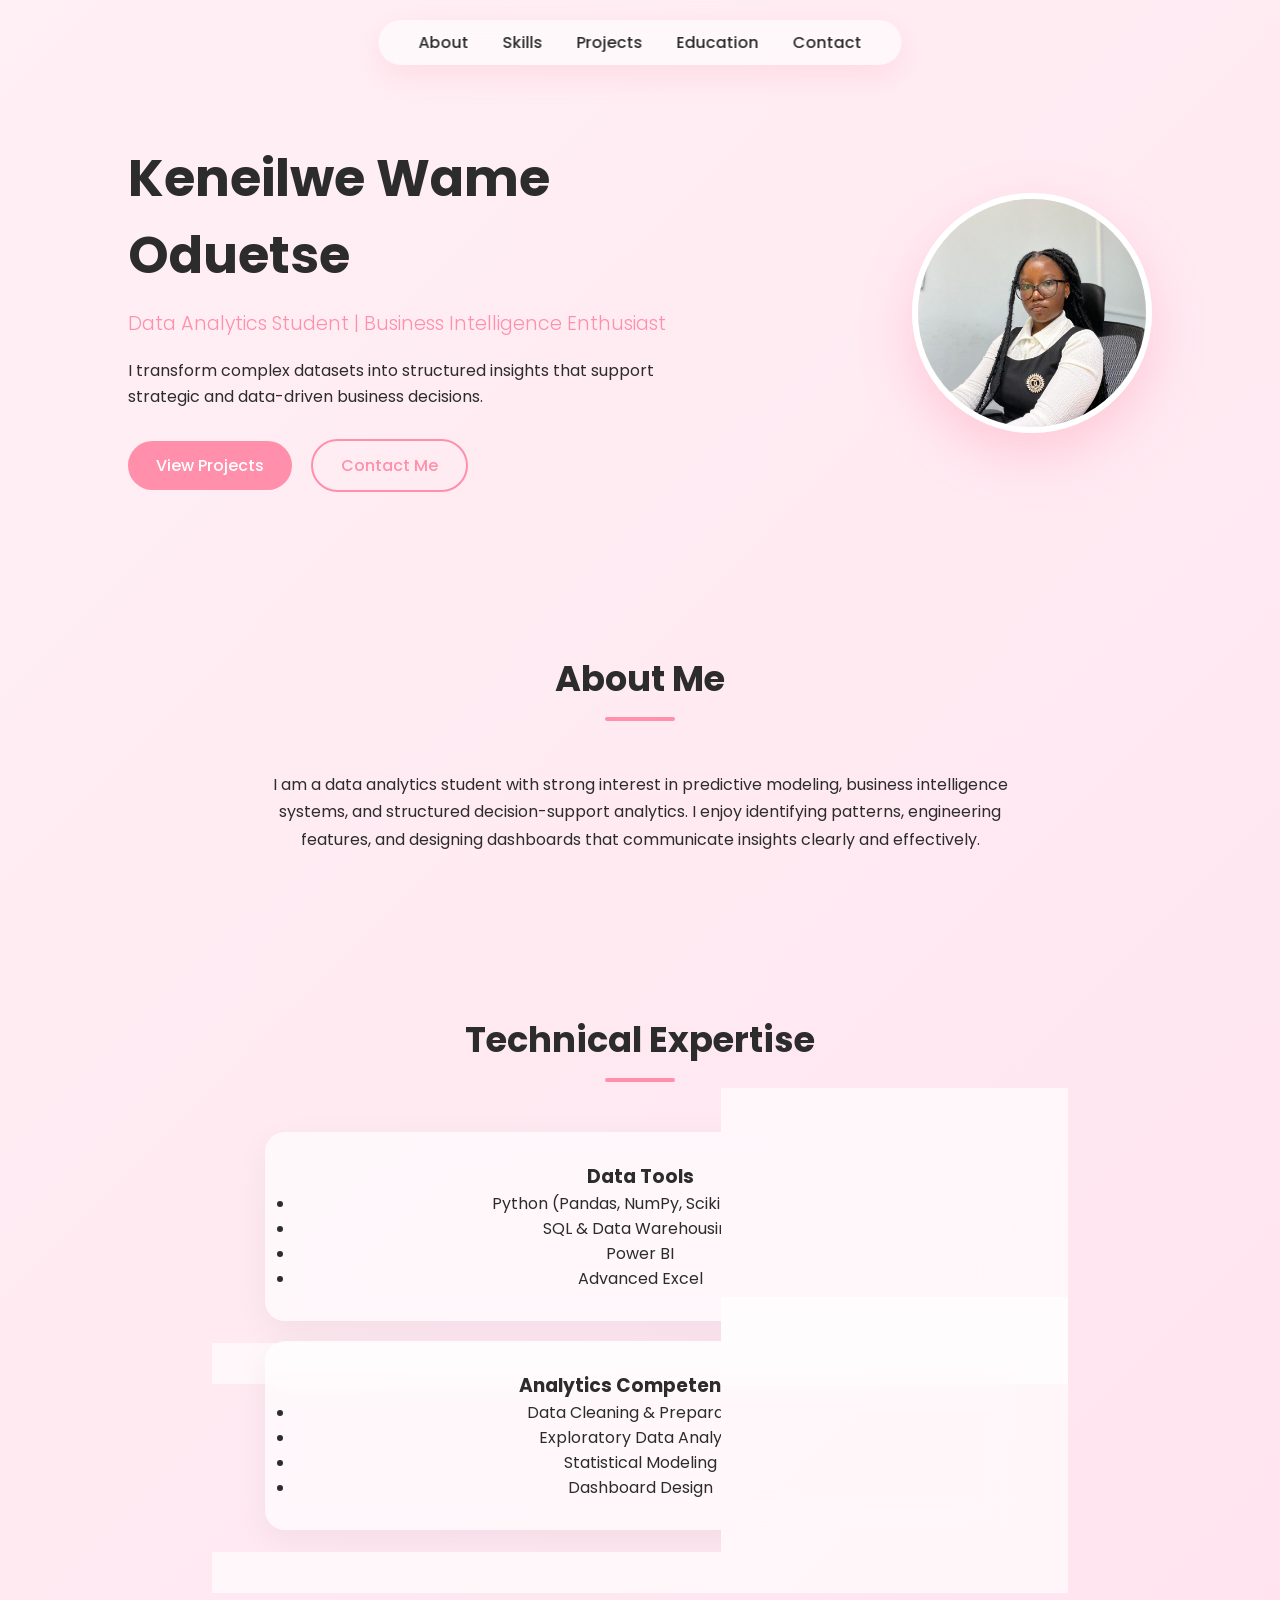
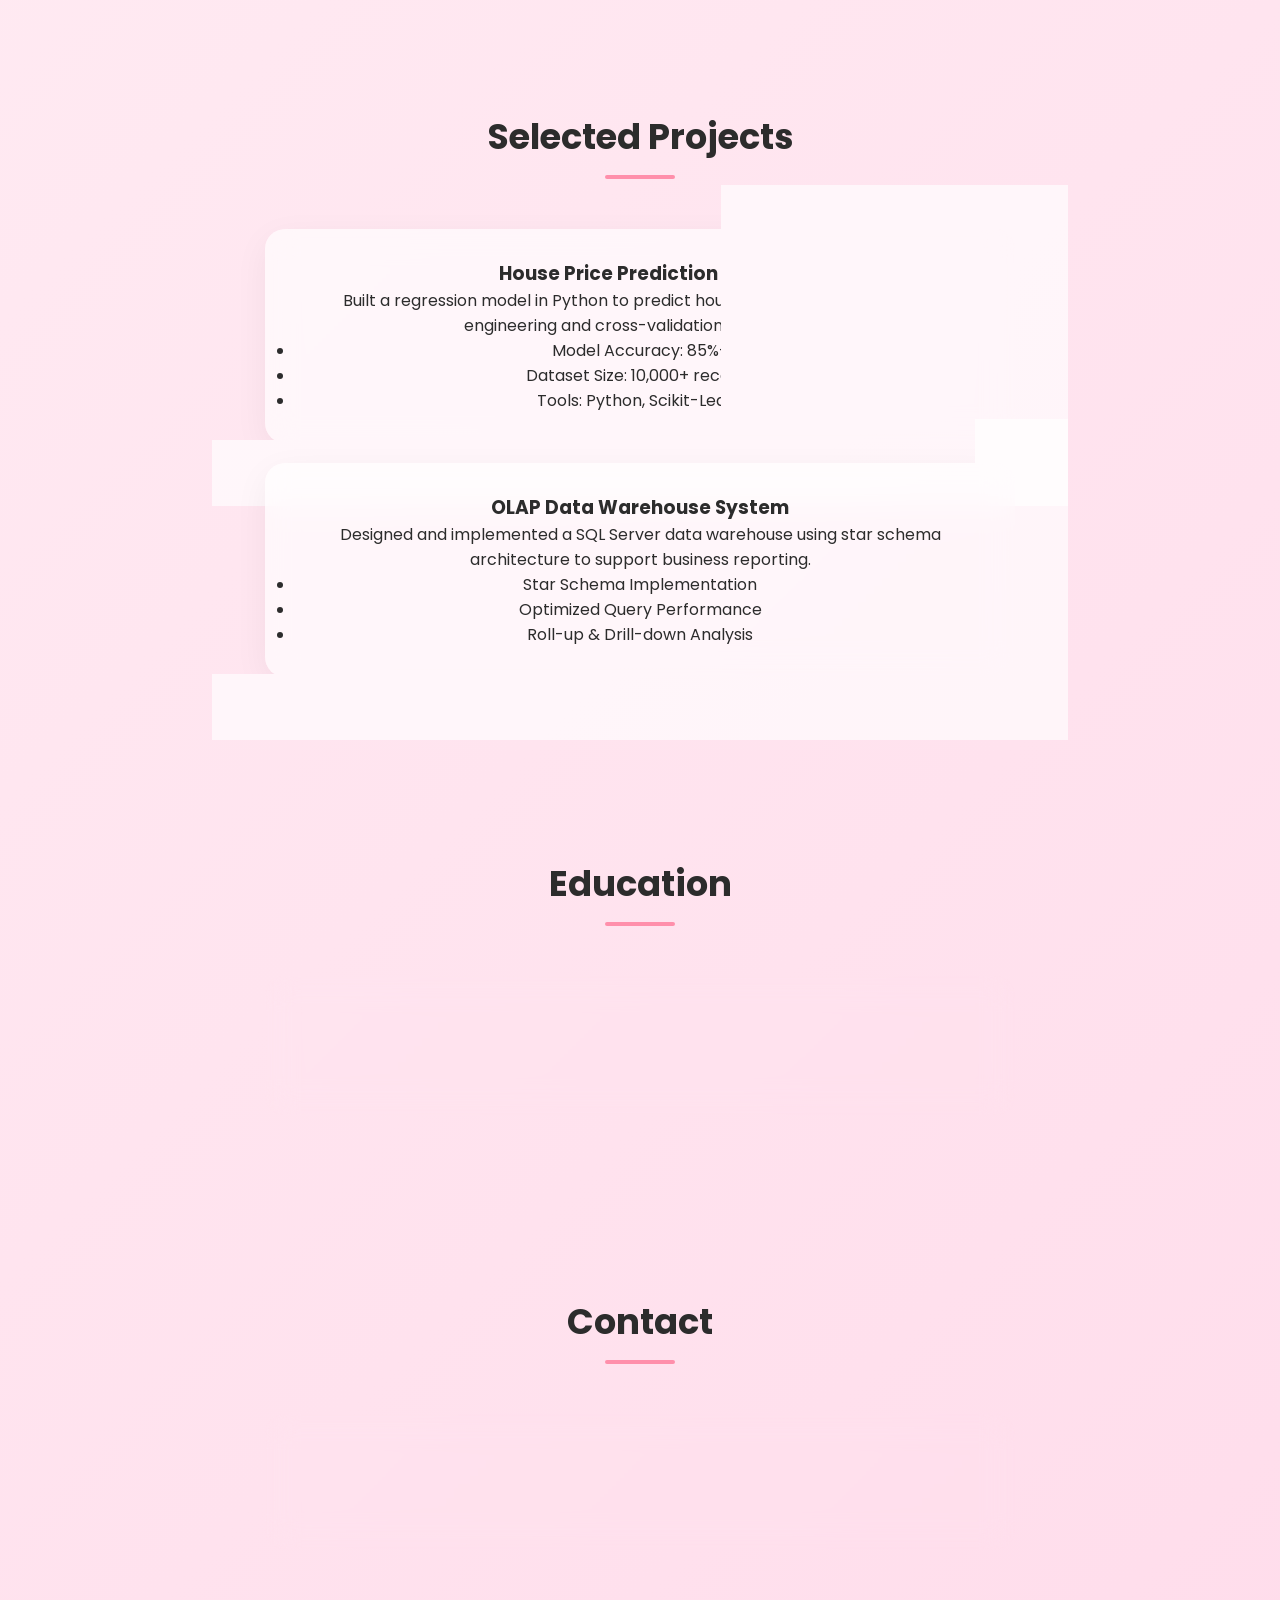
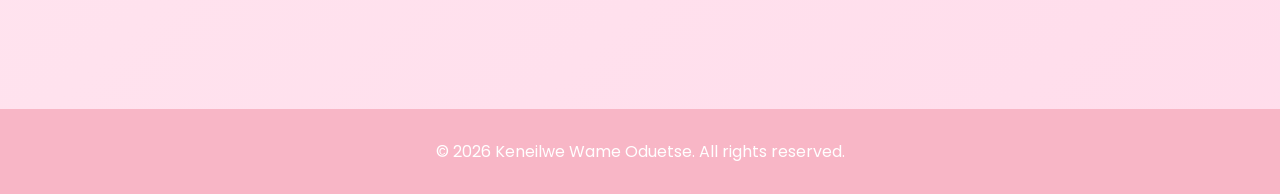
==== commit 9727d668: "Update index.html" ====
--- a/index.html
+++ b/index.html
@@ -38,4 +38,128 @@
             support strategic and data-driven business decisions.
         </p>
 
-        <a href="#projects" class="btn-primary">View Project
+        <a href="#projects" class="btn-primary">View Projects</a>
+        <a href="#contact" class="btn-secondary">Contact Me</a>
+    </div>
+
+    <div class="hero-image">
+        <img src="image.jpeg" alt="Keneilwe Profile Picture">
+    </div>
+
+</header>
+
+<!-- ================= ABOUT ================= -->
+
+<section id="about" class="section">
+    <h2>About Me</h2>
+    <p style="max-width: 750px; margin: auto; line-height: 1.7;">
+        I am a data analytics student with strong interest in predictive modeling,
+        business intelligence systems, and structured decision-support analytics.
+        I enjoy identifying patterns, engineering features, and designing
+        dashboards that communicate insights clearly and effectively.
+    </p>
+</section>
+
+<!-- ================= SKILLS ================= -->
+
+<section id="skills" class="section">
+
+    <h2>Technical Expertise</h2>
+
+    <div class="skill-card">
+        <h3>Data Tools</h3>
+        <ul>
+            <li>Python (Pandas, NumPy, Scikit-Learn)</li>
+            <li>SQL & Data Warehousing</li>
+            <li>Power BI</li>
+            <li>Advanced Excel</li>
+        </ul>
+    </div>
+
+    <div class="skill-card">
+        <h3>Analytics Competencies</h3>
+        <ul>
+            <li>Data Cleaning & Preparation</li>
+            <li>Exploratory Data Analysis</li>
+            <li>Statistical Modeling</li>
+            <li>Dashboard Design</li>
+        </ul>
+    </div>
+
+</section>
+
+<!-- ================= PROJECTS ================= -->
+
+<section id="projects" class="section">
+
+    <h2>Selected Projects</h2>
+
+    <div class="project-card">
+        <h3>House Price Prediction Model</h3>
+        <p>
+            Built a regression model in Python to predict housing prices.
+            Applied feature engineering and cross-validation techniques.
+        </p>
+
+        <ul>
+            <li>Model Accuracy: 85%+</li>
+            <li>Dataset Size: 10,000+ records</li>
+            <li>Tools: Python, Scikit-Learn</li>
+        </ul>
+    </div>
+
+    <div class="project-card">
+        <h3>OLAP Data Warehouse System</h3>
+        <p>
+            Designed and implemented a SQL Server data warehouse using
+            star schema architecture to support business reporting.
+        </p>
+
+        <ul>
+            <li>Star Schema Implementation</li>
+            <li>Optimized Query Performance</li>
+            <li>Roll-up & Drill-down Analysis</li>
+        </ul>
+    </div>
+
+</section>
+
+<!-- ================= EDUCATION ================= -->
+
+<section id="education" class="section">
+
+    <h2>Education</h2>
+
+    <div class="education-card">
+        <h3>Business Intelligence & Data Analytics</h3>
+        <p>Botswana Accountancy College</p>
+        <p>Ongoing</p>
+    </div>
+
+</section>
+
+<!-- ================= CONTACT ================= -->
+
+<section id="contact" class="section">
+
+    <h2>Contact</h2>
+
+    <div class="education-card">
+        <p>Email: keneilweoduetse@gmail.com</p>
+        <p>Phone: +267 77 743 905</p>
+        <p>
+            LinkedIn:
+            <a href="https://linkedin.com/in/keneilwewameoduetse" target="_blank">
+                linkedin.com/in/keneilwewameoduetse
+            </a>
+        </p>
+    </div>
+
+</section>
+
+<footer>
+    <p>© 2026 Keneilwe Wame Oduetse. All rights reserved.</p>
+</footer>
+
+</body>
+</html>
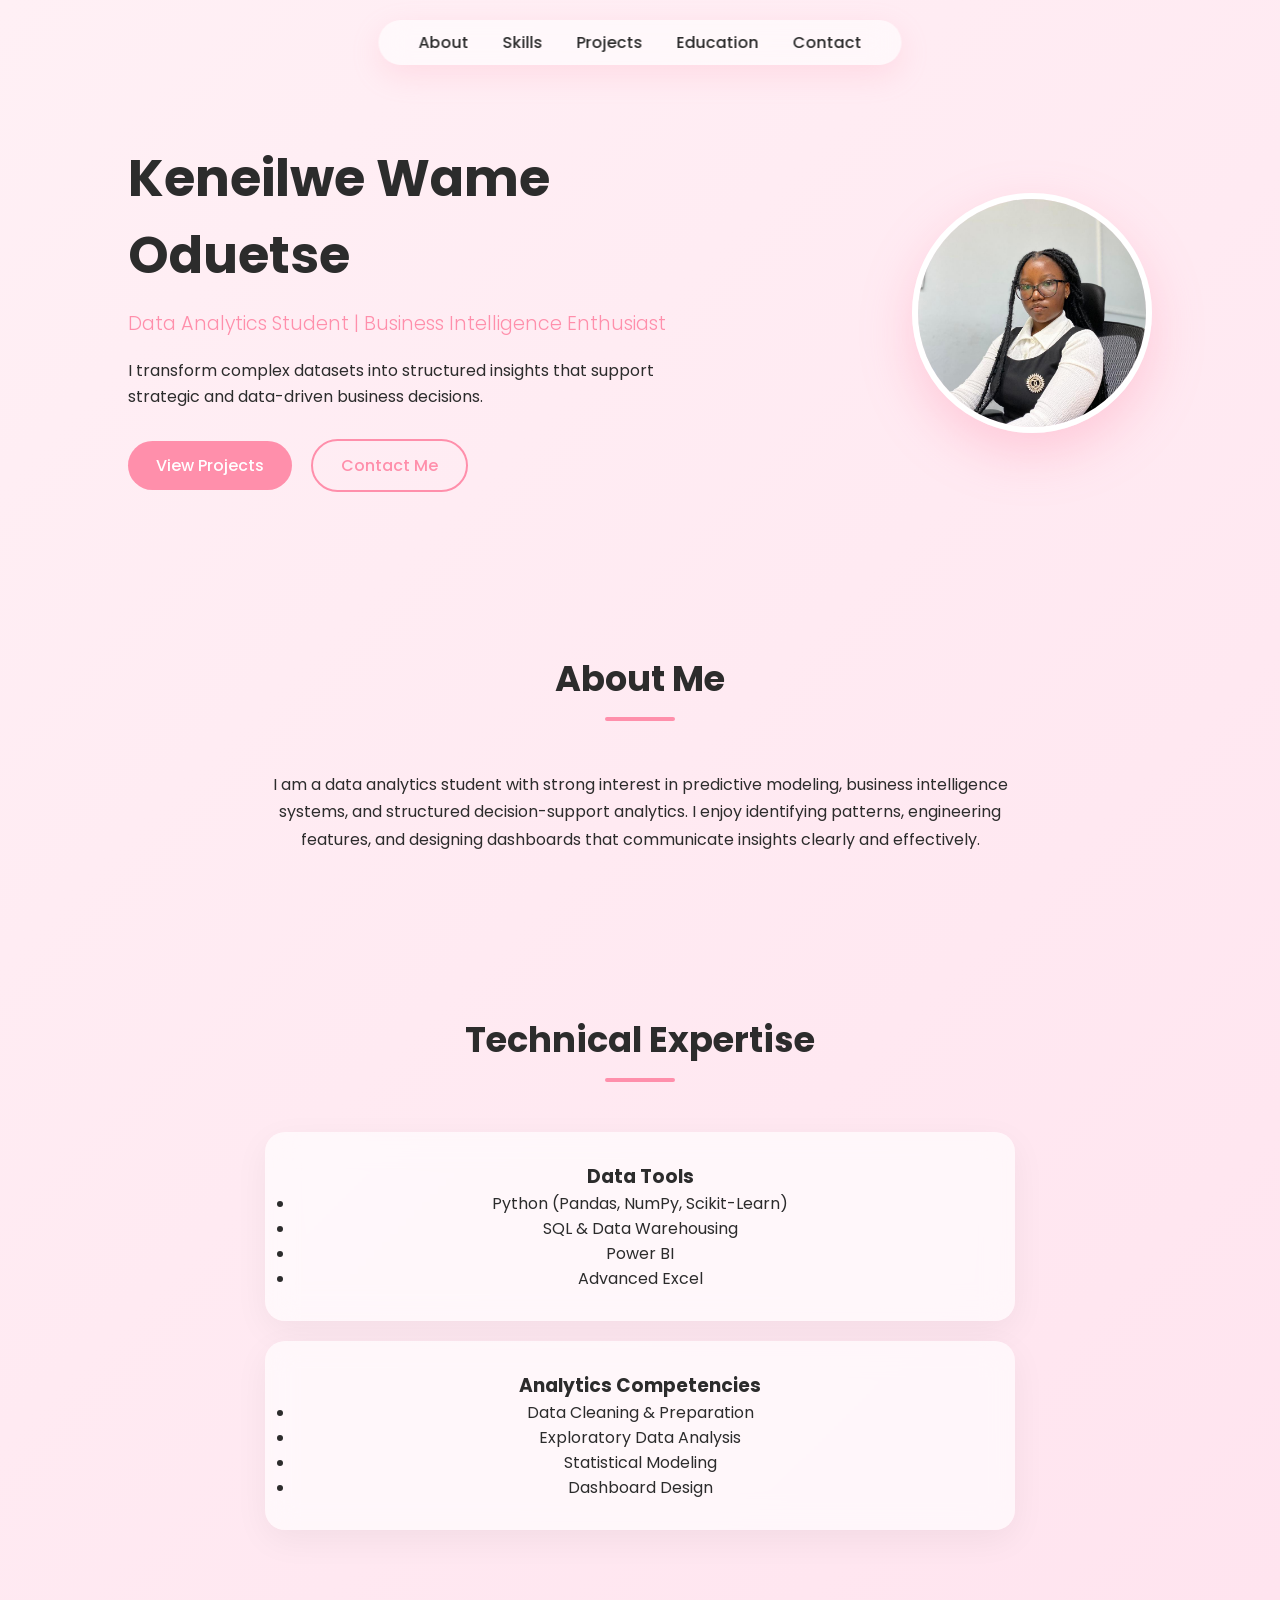
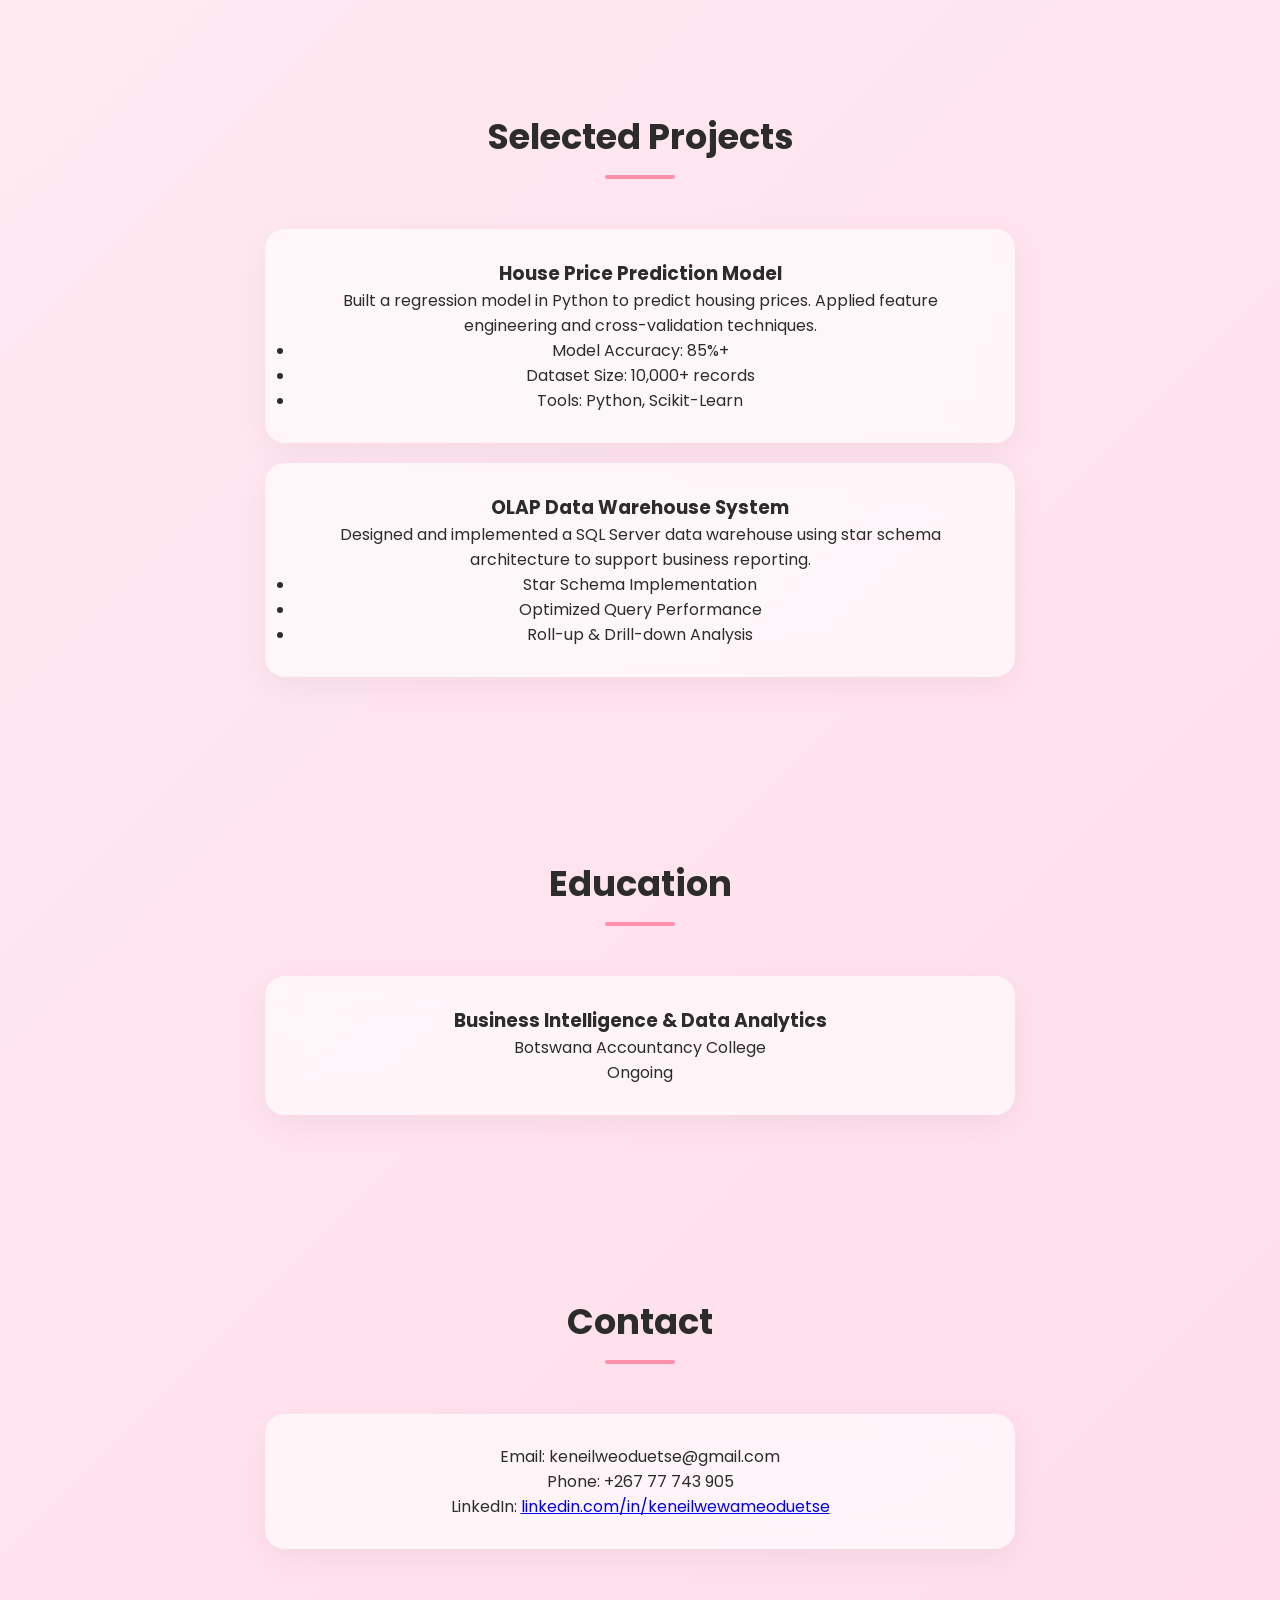
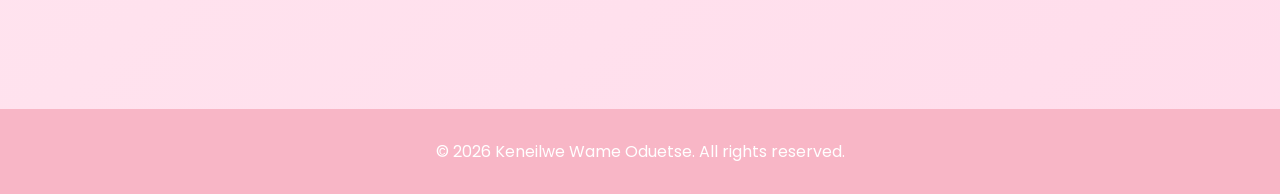
==== commit 9e428968: "Update index.html" ====
--- a/index.html
+++ b/index.html
@@ -149,7 +149,7 @@
         <p>Phone: +267 77 743 905</p>
         <p>
             LinkedIn:
-            <a href="https://linkedin.com/in/keneilwewameoduetse" target="_blank">
+            <a href=https://www.linkedin.com/in/keneilwe-wame-oduetse-7a12362a3/ target="_blank">
                 linkedin.com/in/keneilwewameoduetse
             </a>
         </p>
